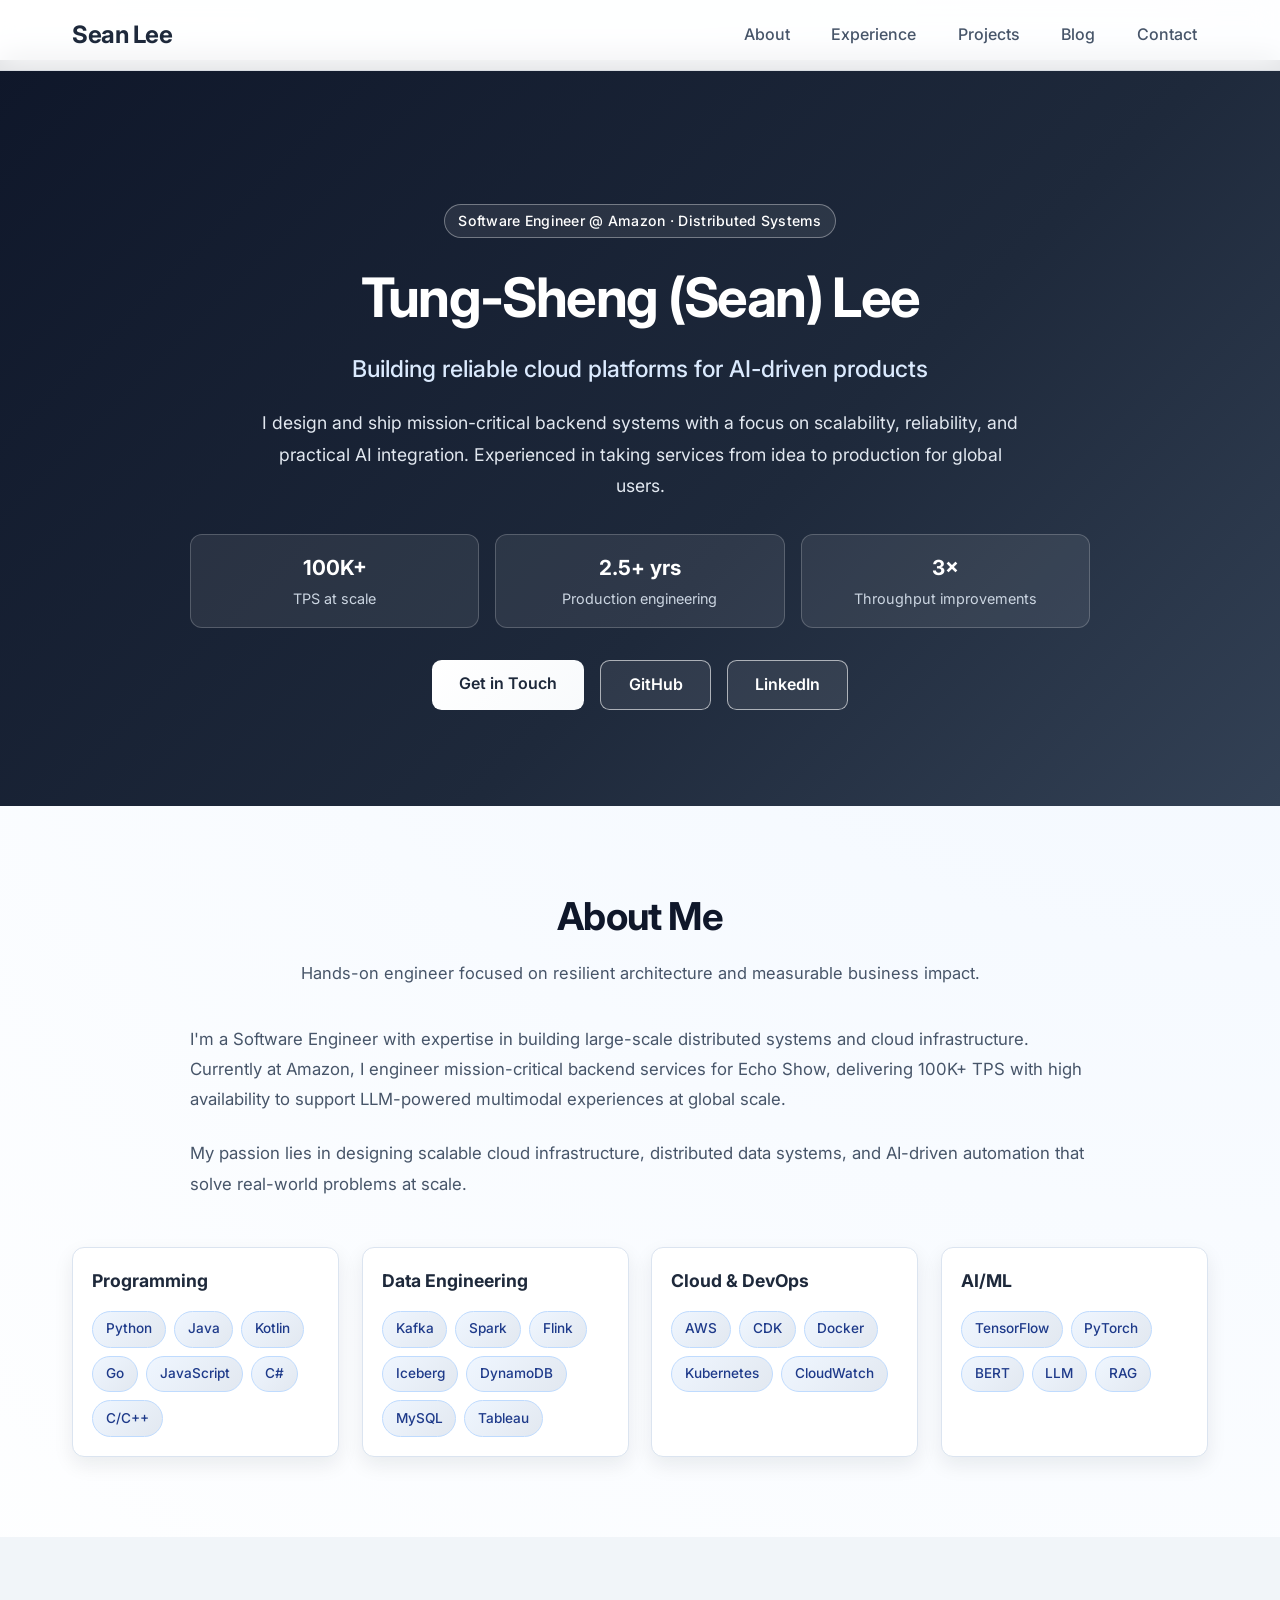
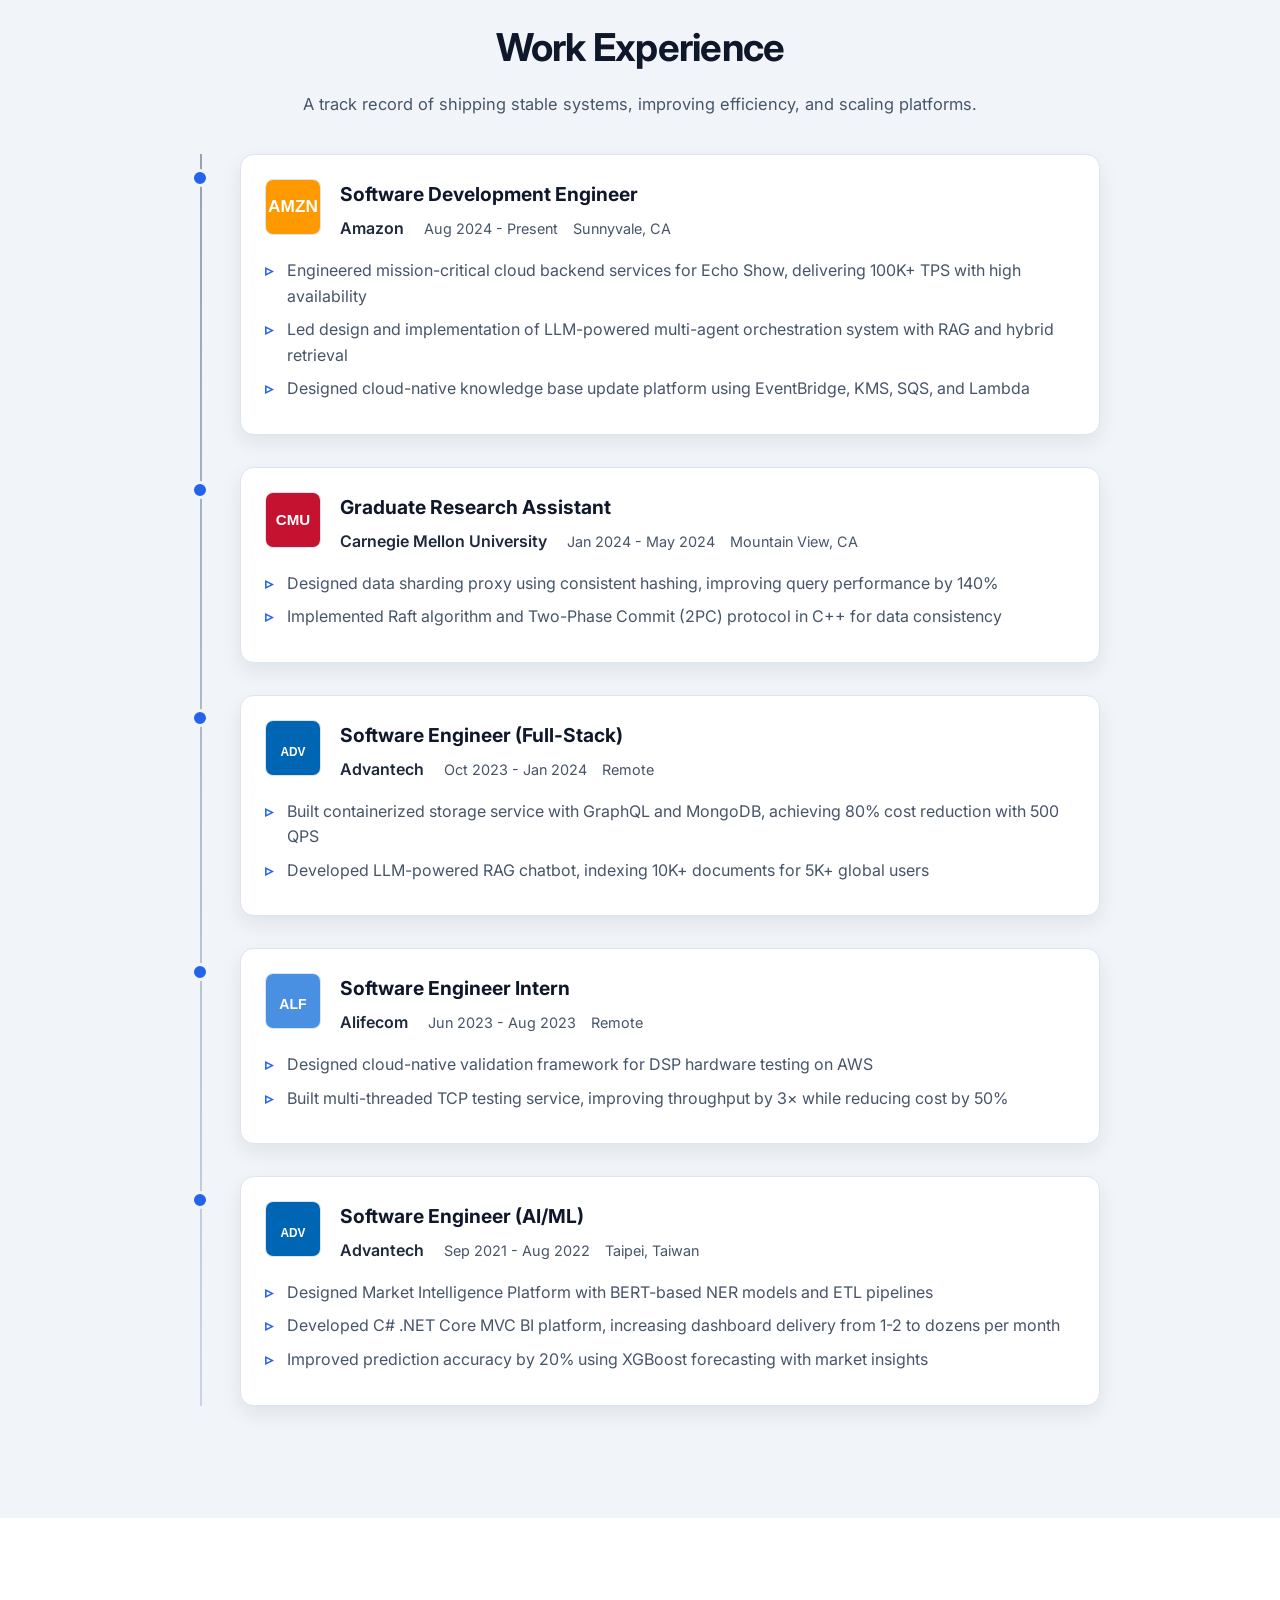
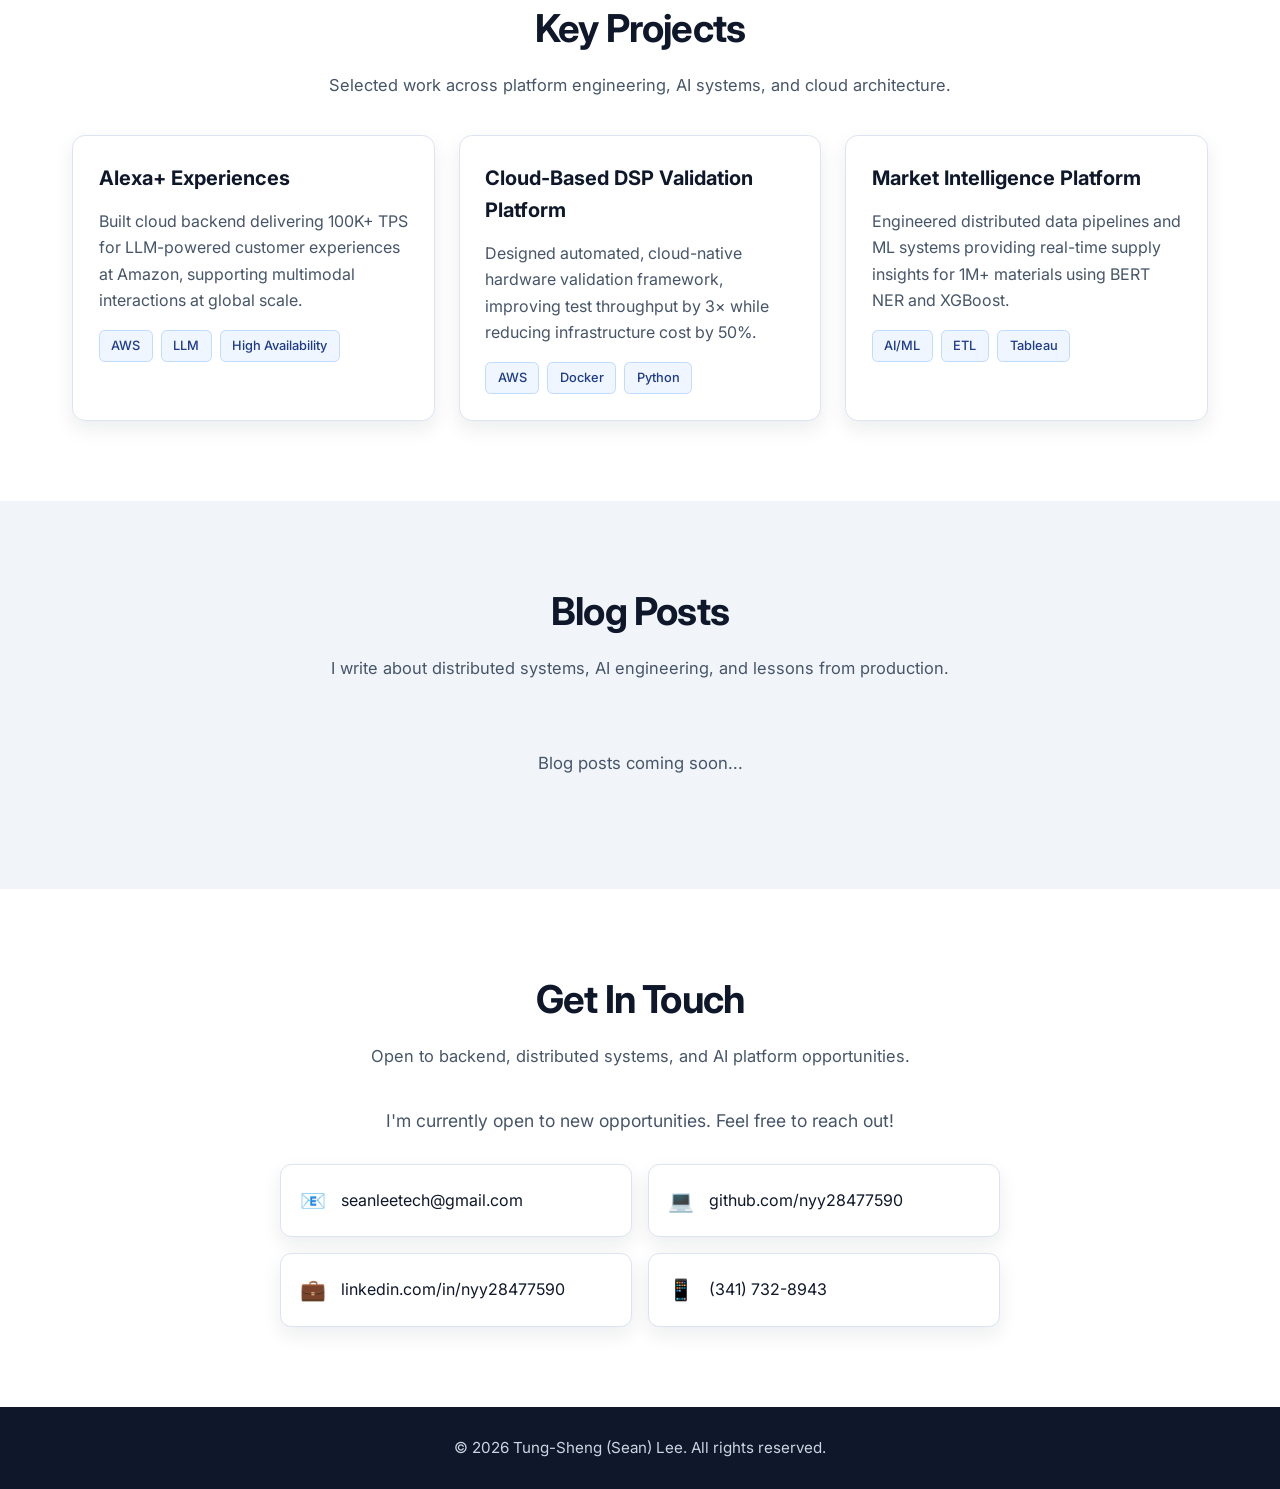
==== index.html @ 52bbaa26 "Refresh portfolio design with more professional visual style" ====
<!DOCTYPE html>
<html lang="en">
<head>
    <meta charset="UTF-8">
    <meta name="viewport" content="width=device-width, initial-scale=1.0">
    <meta name="description" content="Tung-Sheng (Sean) Lee - Software Engineer specializing in distributed systems, cloud infrastructure, and AI/ML">
    <title>Sean Lee - Software Engineer</title>
    <link rel="stylesheet" href="styles.css">
    <link rel="preconnect" href="https://fonts.googleapis.com">
    <link rel="preconnect" href="https://fonts.gstatic.com" crossorigin>
    <link href="https://fonts.googleapis.com/css2?family=Inter:wght@300;400;500;600;700&display=swap" rel="stylesheet">
</head>
<body>
    <!-- Navigation -->
    <nav class="navbar">
        <div class="container">
            <div class="nav-brand">Sean Lee</div>
            <ul class="nav-menu">
                <li><a href="#about">About</a></li>
                <li><a href="#experience">Experience</a></li>
                <li><a href="#projects">Projects</a></li>
                <li><a href="#blog">Blog</a></li>
                <li><a href="#contact">Contact</a></li>
            </ul>
        </div>
    </nav>

    <!-- Hero Section -->
    <section class="hero">
        <div class="container">
            <div class="hero-content">
                <p class="hero-kicker">Software Engineer @ Amazon · Distributed Systems</p>
                <h1 class="hero-title">Tung-Sheng (Sean) Lee</h1>
                <h2 class="hero-subtitle">Building reliable cloud platforms for AI-driven products</h2>
                <p class="hero-description">
                    I design and ship mission-critical backend systems with a focus on scalability,
                    reliability, and practical AI integration. Experienced in taking services from idea to
                    production for global users.
                </p>

                <div class="hero-metrics" aria-label="Professional highlights">
                    <div class="metric-card">
                        <span class="metric-value">100K+</span>
                        <span class="metric-label">TPS at scale</span>
                    </div>
                    <div class="metric-card">
                        <span class="metric-value">2.5+ yrs</span>
                        <span class="metric-label">Production engineering</span>
                    </div>
                    <div class="metric-card">
                        <span class="metric-value">3×</span>
                        <span class="metric-label">Throughput improvements</span>
                    </div>
                </div>

                <div class="hero-links">
                    <a href="mailto:seanleetech@gmail.com" class="btn btn-primary">Get in Touch</a>
                    <a href="https://github.com/nyy28477590" target="_blank" class="btn btn-secondary">GitHub</a>
                    <a href="https://linkedin.com/in/nyy28477590" target="_blank" class="btn btn-secondary">LinkedIn</a>
                </div>
            </div>
        </div>
    </section>

    <!-- About Section -->
    <section id="about" class="section">
        <div class="container">
            <h2 class="section-title">About Me</h2>
            <p class="section-subtitle">Hands-on engineer focused on resilient architecture and measurable business impact.</p>
            <div class="about-content">
                <p>
                    I'm a Software Engineer with expertise in building large-scale distributed systems and cloud infrastructure.
                    Currently at Amazon, I engineer mission-critical backend services for Echo Show, delivering 100K+ TPS with
                    high availability to support LLM-powered multimodal experiences at global scale.
                </p>
                <p>
                    My passion lies in designing scalable cloud infrastructure, distributed data systems, and AI-driven automation
                    that solve real-world problems at scale.
                </p>

                <div class="skills-grid">
                    <div class="skill-category">
                        <h3>Programming</h3>
                        <div class="skill-tags">
                            <span>Python</span>
                            <span>Java</span>
                            <span>Kotlin</span>
                            <span>Go</span>
                            <span>JavaScript</span>
                            <span>C#</span>
                            <span>C/C++</span>
                        </div>
                    </div>
                    <div class="skill-category">
                        <h3>Data Engineering</h3>
                        <div class="skill-tags">
                            <span>Kafka</span>
                            <span>Spark</span>
                            <span>Flink</span>
                            <span>Iceberg</span>
                            <span>DynamoDB</span>
                            <span>MySQL</span>
                            <span>Tableau</span>
                        </div>
                    </div>
                    <div class="skill-category">
                        <h3>Cloud & DevOps</h3>
                        <div class="skill-tags">
                            <span>AWS</span>
                            <span>CDK</span>
                            <span>Docker</span>
                            <span>Kubernetes</span>
                            <span>CloudWatch</span>
                        </div>
                    </div>
                    <div class="skill-category">
                        <h3>AI/ML</h3>
                        <div class="skill-tags">
                            <span>TensorFlow</span>
                            <span>PyTorch</span>
                            <span>BERT</span>
                            <span>LLM</span>
                            <span>RAG</span>
                        </div>
                    </div>
                </div>
            </div>
        </div>
    </section>

    <!-- Experience Section -->
    <section id="experience" class="section section-alt">
        <div class="container">
            <h2 class="section-title">Work Experience</h2>
            <p class="section-subtitle">A track record of shipping stable systems, improving efficiency, and scaling platforms.</p>
            <div class="timeline">
                <div class="timeline-item">
                    <div class="timeline-marker"></div>
                    <div class="timeline-content">
                        <div class="timeline-header">
                            <div class="company-logo amazon-logo">
                                <svg viewBox="0 0 100 100" xmlns="http://www.w3.org/2000/svg">
                                    <rect width="100" height="100" fill="#FF9900"/>
                                    <text x="50" y="60" font-family="Arial, sans-serif" font-size="32" font-weight="bold" fill="white" text-anchor="middle">AMZN</text>
                                </svg>
                            </div>
                            <div class="timeline-info">
                                <h3>Software Development Engineer</h3>
                                <div>
                                    <span class="company">Amazon</span>
                                    <span class="period">Aug 2024 - Present</span>
                                    <span class="location">Sunnyvale, CA</span>
                                </div>
                            </div>
                        </div>
                        <ul class="timeline-details">
                            <li>Engineered mission-critical cloud backend services for Echo Show, delivering 100K+ TPS with high availability</li>
                            <li>Led design and implementation of LLM-powered multi-agent orchestration system with RAG and hybrid retrieval</li>
                            <li>Designed cloud-native knowledge base update platform using EventBridge, KMS, SQS, and Lambda</li>
                        </ul>
                    </div>
                </div>

                <div class="timeline-item">
                    <div class="timeline-marker"></div>
                    <div class="timeline-content">
                        <div class="timeline-header">
                            <div class="company-logo cmu-logo">
                                <svg viewBox="0 0 100 100" xmlns="http://www.w3.org/2000/svg">
                                    <rect width="100" height="100" fill="#C41230"/>
                                    <text x="50" y="60" font-family="Arial, sans-serif" font-size="28" font-weight="bold" fill="white" text-anchor="middle">CMU</text>
                                </svg>
                            </div>
                            <div class="timeline-info">
                                <h3>Graduate Research Assistant</h3>
                                <div>
                                    <span class="company">Carnegie Mellon University</span>
                                    <span class="period">Jan 2024 - May 2024</span>
                                    <span class="location">Mountain View, CA</span>
                                </div>
                            </div>
                        </div>
                        <ul class="timeline-details">
                            <li>Designed data sharding proxy using consistent hashing, improving query performance by 140%</li>
                            <li>Implemented Raft algorithm and Two-Phase Commit (2PC) protocol in C++ for data consistency</li>
                        </ul>
                    </div>
                </div>

                <div class="timeline-item">
                    <div class="timeline-marker"></div>
                    <div class="timeline-content">
                        <div class="timeline-header">
                            <div class="company-logo advantech-logo">
                                <svg viewBox="0 0 100 100" xmlns="http://www.w3.org/2000/svg">
                                    <rect width="100" height="100" fill="#0066B3"/>
                                    <text x="50" y="65" font-family="Arial, sans-serif" font-size="22" font-weight="bold" fill="white" text-anchor="middle">ADV</text>
                                </svg>
                            </div>
                            <div class="timeline-info">
                                <h3>Software Engineer (Full-Stack)</h3>
                                <div>
                                    <span class="company">Advantech</span>
                                    <span class="period">Oct 2023 - Jan 2024</span>
                                    <span class="location">Remote</span>
                                </div>
                            </div>
                        </div>
                        <ul class="timeline-details">
                            <li>Built containerized storage service with GraphQL and MongoDB, achieving 80% cost reduction with 500 QPS</li>
                            <li>Developed LLM-powered RAG chatbot, indexing 10K+ documents for 5K+ global users</li>
                        </ul>
                    </div>
                </div>

                <div class="timeline-item">
                    <div class="timeline-marker"></div>
                    <div class="timeline-content">
                        <div class="timeline-header">
                            <div class="company-logo alifecom-logo">
                                <svg viewBox="0 0 100 100" xmlns="http://www.w3.org/2000/svg">
                                    <rect width="100" height="100" fill="#4A90E2"/>
                                    <text x="50" y="65" font-family="Arial, sans-serif" font-size="26" font-weight="bold" fill="white" text-anchor="middle">ALF</text>
                                </svg>
                            </div>
                            <div class="timeline-info">
                                <h3>Software Engineer Intern</h3>
                                <div>
                                    <span class="company">Alifecom</span>
                                    <span class="period">Jun 2023 - Aug 2023</span>
                                    <span class="location">Remote</span>
                                </div>
                            </div>
                        </div>
                        <ul class="timeline-details">
                            <li>Designed cloud-native validation framework for DSP hardware testing on AWS</li>
                            <li>Built multi-threaded TCP testing service, improving throughput by 3× while reducing cost by 50%</li>
                        </ul>
                    </div>
                </div>

                <div class="timeline-item">
                    <div class="timeline-marker"></div>
                    <div class="timeline-content">
                        <div class="timeline-header">
                            <div class="company-logo advantech-logo">
                                <svg viewBox="0 0 100 100" xmlns="http://www.w3.org/2000/svg">
                                    <rect width="100" height="100" fill="#0066B3"/>
                                    <text x="50" y="65" font-family="Arial, sans-serif" font-size="22" font-weight="bold" fill="white" text-anchor="middle">ADV</text>
                                </svg>
                            </div>
                            <div class="timeline-info">
                                <h3>Software Engineer (AI/ML)</h3>
                                <div>
                                    <span class="company">Advantech</span>
                                    <span class="period">Sep 2021 - Aug 2022</span>
                                    <span class="location">Taipei, Taiwan</span>
                                </div>
                            </div>
                        </div>
                        <ul class="timeline-details">
                            <li>Designed Market Intelligence Platform with BERT-based NER models and ETL pipelines</li>
                            <li>Developed C# .NET Core MVC BI platform, increasing dashboard delivery from 1-2 to dozens per month</li>
                            <li>Improved prediction accuracy by 20% using XGBoost forecasting with market insights</li>
                        </ul>
                    </div>
                </div>
            </div>
        </div>
    </section>

    <!-- Projects Section -->
    <section id="projects" class="section">
        <div class="container">
            <h2 class="section-title">Key Projects</h2>
            <p class="section-subtitle">Selected work across platform engineering, AI systems, and cloud architecture.</p>
            <div class="projects-grid">
                <div class="project-card">
                    <h3>Alexa+ Experiences</h3>
                    <p>Built cloud backend delivering 100K+ TPS for LLM-powered customer experiences at Amazon, supporting multimodal interactions at global scale.</p>
                    <div class="project-tags">
                        <span>AWS</span>
                        <span>LLM</span>
                        <span>High Availability</span>
                    </div>
                </div>
                <div class="project-card">
                    <h3>Cloud-Based DSP Validation Platform</h3>
                    <p>Designed automated, cloud-native hardware validation framework, improving test throughput by 3× while reducing infrastructure cost by 50%.</p>
                    <div class="project-tags">
                        <span>AWS</span>
                        <span>Docker</span>
                        <span>Python</span>
                    </div>
                </div>
                <div class="project-card">
                    <h3>Market Intelligence Platform</h3>
                    <p>Engineered distributed data pipelines and ML systems providing real-time supply insights for 1M+ materials using BERT NER and XGBoost.</p>
                    <div class="project-tags">
                        <span>AI/ML</span>
                        <span>ETL</span>
                        <span>Tableau</span>
                    </div>
                </div>
            </div>
        </div>
    </section>

    <!-- Blog Section -->
    <section id="blog" class="section section-alt">
        <div class="container">
            <h2 class="section-title">Blog Posts</h2>
            <p class="section-subtitle">I write about distributed systems, AI engineering, and lessons from production.</p>
            <div id="blog-posts" class="blog-grid">
                <!-- Blog posts will be added here -->
                <p class="blog-placeholder">Blog posts coming soon...</p>
            </div>
        </div>
    </section>

    <!-- Contact Section -->
    <section id="contact" class="section">
        <div class="container">
            <h2 class="section-title">Get In Touch</h2>
            <p class="section-subtitle">Open to backend, distributed systems, and AI platform opportunities.</p>
            <div class="contact-content">
                <p>I'm currently open to new opportunities. Feel free to reach out!</p>
                <div class="contact-links">
                    <a href="mailto:seanleetech@gmail.com" class="contact-item">
                        <span class="contact-icon">📧</span>
                        <span>seanleetech@gmail.com</span>
                    </a>
                    <a href="https://github.com/nyy28477590" target="_blank" class="contact-item">
                        <span class="contact-icon">💻</span>
                        <span>github.com/nyy28477590</span>
                    </a>
                    <a href="https://linkedin.com/in/nyy28477590" target="_blank" class="contact-item">
                        <span class="contact-icon">💼</span>
                        <span>linkedin.com/in/nyy28477590</span>
                    </a>
                    <a href="tel:+13417328943" class="contact-item">
                        <span class="contact-icon">📱</span>
                        <span>(341) 732-8943</span>
                    </a>
                </div>
            </div>
        </div>
    </section>

    <!-- Footer -->
    <footer class="footer">
        <div class="container">
            <p>&copy; <span id="current-year">2026</span> Tung-Sheng (Sean) Lee. All rights reserved.</p>
        </div>
    </footer>

    <script src="script.js"></script>
</body>
</html>
---- styles.css ----
* {
    margin: 0;
    padding: 0;
    box-sizing: border-box;
}

:root {
    --primary-color: #3b82f6;
    --secondary-color: #1e293b;
    --accent-color: #93c5fd;
    --text-primary: #0f172a;
    --text-secondary: #475569;
    --bg-primary: #ffffff;
    --bg-secondary: #f8fafc;
    --bg-alt: #f1f5f9;
    --border-color: #dbe4f0;
    --shadow: 0 8px 20px rgba(15, 23, 42, 0.08);
    --shadow-lg: 0 20px 35px rgba(15, 23, 42, 0.14);
}

body {
    font-family: 'Inter', -apple-system, BlinkMacSystemFont, 'Segoe UI', sans-serif;
    line-height: 1.6;
    color: var(--text-primary);
    background: radial-gradient(circle at top right, #eff6ff 0%, #ffffff 45%);
}

.container {
    max-width: 1200px;
    margin: 0 auto;
    padding: 0 2rem;
}

/* Navigation */
.navbar {
    position: fixed;
    top: 0;
    width: 100%;
    background: rgba(255, 255, 255, 0.88);
    backdrop-filter: blur(14px);
    border-bottom: 1px solid rgba(148, 163, 184, 0.2);
    z-index: 1000;
    transition: box-shadow 0.3s ease, border-color 0.3s ease;
}

.navbar .container {
    display: flex;
    justify-content: space-between;
    align-items: center;
    padding: 1rem 2rem;
}

.nav-brand {
    font-size: 1.5rem;
    font-weight: 700;
    letter-spacing: -0.02em;
    color: var(--secondary-color);
}

.nav-menu {
    display: flex;
    list-style: none;
    gap: 1.2rem;
}

.nav-menu a {
    text-decoration: none;
    color: var(--text-secondary);
    font-weight: 500;
    padding: 0.45rem 0.7rem;
    border-radius: 0.5rem;
    transition: color 0.2s ease, background-color 0.2s ease;
}

.nav-menu a:hover,
.nav-menu a:focus-visible {
    color: var(--secondary-color);
    background-color: #e2e8f0;
}

/* Hero Section */
.hero {
    padding: 9rem 0 6rem;
    background: linear-gradient(135deg, #0f172a 0%, #1e293b 60%, #334155 100%);
    color: white;
    margin-top: 60px;
}

.hero-content {
    text-align: center;
    max-width: 900px;
    margin: 0 auto;
}

.hero-kicker {
    display: inline-block;
    padding: 0.3rem 0.8rem;
    border: 1px solid rgba(255, 255, 255, 0.35);
    border-radius: 999px;
    font-size: 0.88rem;
    font-weight: 500;
    letter-spacing: 0.02em;
    margin-bottom: 1rem;
    background: rgba(255, 255, 255, 0.08);
}

.hero-title {
    font-size: 3.4rem;
    font-weight: 700;
    margin-bottom: 0.6rem;
    letter-spacing: -0.03em;
}

.hero-subtitle {
    font-size: 1.45rem;
    font-weight: 500;
    margin-bottom: 1.2rem;
    color: #dbeafe;
}

.hero-description {
    font-size: 1.1rem;
    line-height: 1.8;
    margin: 0 auto 2rem;
    max-width: 760px;
    color: #e2e8f0;
}

.hero-metrics {
    display: grid;
    grid-template-columns: repeat(3, minmax(180px, 1fr));
    gap: 1rem;
    margin-bottom: 2rem;
}

.metric-card {
    background: rgba(255, 255, 255, 0.08);
    border: 1px solid rgba(255, 255, 255, 0.2);
    border-radius: 0.75rem;
    padding: 1rem;
    display: flex;
    flex-direction: column;
    gap: 0.2rem;
}

.metric-value {
    font-size: 1.3rem;
    font-weight: 700;
}

.metric-label {
    font-size: 0.9rem;
    color: #cbd5e1;
}

.hero-links {
    display: flex;
    gap: 1rem;
    justify-content: center;
    flex-wrap: wrap;
}

.btn {
    padding: 0.72rem 1.7rem;
    border-radius: 0.6rem;
    text-decoration: none;
    font-weight: 600;
    transition: all 0.25s;
    display: inline-block;
}

.btn-primary {
    background: linear-gradient(135deg, #ffffff 0%, #f8fafc 100%);
    color: var(--secondary-color);
}

.btn-primary:hover {
    transform: translateY(-2px);
    box-shadow: var(--shadow-lg);
}

.btn-secondary {
    background: rgba(255, 255, 255, 0.08);
    color: white;
    border: 1px solid rgba(255, 255, 255, 0.6);
}

.btn-secondary:hover {
    background: rgba(255, 255, 255, 0.18);
}

/* Sections */
.section {
    padding: 5rem 0;
}

.section-alt {
    background-color: var(--bg-alt);
}

.section-title {
    font-size: 2.4rem;
    font-weight: 700;
    text-align: center;
    margin-bottom: 0.8rem;
    color: var(--text-primary);
    letter-spacing: -0.02em;
}

.section-subtitle {
    text-align: center;
    color: var(--text-secondary);
    max-width: 760px;
    margin: 0 auto 2.3rem;
    font-size: 1.03rem;
}

/* About Section */
.about-content p {
    font-size: 1.05rem;
    line-height: 1.8;
    color: var(--text-secondary);
    margin-bottom: 1.5rem;
    max-width: 900px;
    margin-left: auto;
    margin-right: auto;
}

.skills-grid {
    display: grid;
    grid-template-columns: repeat(auto-fit, minmax(260px, 1fr));
    gap: 1.4rem;
    margin-top: 3rem;
}

.skill-category {
    background: #ffffff;
    border: 1px solid var(--border-color);
    border-radius: 0.75rem;
    padding: 1.2rem;
    box-shadow: var(--shadow);
}

.skill-category h3 {
    font-size: 1.1rem;
    margin-bottom: 1rem;
    color: var(--secondary-color);
}

.skill-tags {
    display: flex;
    flex-wrap: wrap;
    gap: 0.5rem;
}

.skill-tags span {
    background: linear-gradient(135deg, #eff6ff 0%, #e2e8f0 100%);
    padding: 0.4rem 0.8rem;
    border-radius: 999px;
    font-size: 0.85rem;
    color: #1e3a8a;
    border: 1px solid #bfdbfe;
    font-weight: 500;
}

/* Timeline */
.timeline {
    position: relative;
    max-width: 920px;
    margin: 0 auto;
}

.timeline::before {
    content: '';
    position: absolute;
    left: 20px;
    top: 0;
    bottom: 0;
    width: 2px;
    background: linear-gradient(to bottom, #94a3b8, #cbd5e1);
}

.timeline-item {
    position: relative;
    padding-left: 60px;
    margin-bottom: 2rem;
}

.timeline-marker {
    position: absolute;
    left: 11px;
    top: 0.9rem;
    width: 18px;
    height: 18px;
    border-radius: 50%;
    background: #2563eb;
    border: 3px solid #f1f5f9;
}

.timeline-content {
    background: white;
    padding: 1.5rem;
    border-radius: 0.85rem;
    box-shadow: var(--shadow);
    border: 1px solid var(--border-color);
}

.timeline-header {
    display: flex;
    align-items: flex-start;
    gap: 1.2rem;
    margin-bottom: 1rem;
}

.company-logo {
    width: 56px;
    height: 56px;
    flex-shrink: 0;
    border-radius: 0.5rem;
    overflow: hidden;
    border: 1px solid var(--border-color);
}

.company-logo svg {
    width: 100%;
    height: 100%;
    display: block;
}

.timeline-info {
    flex: 1;
}

.timeline-info h3 {
    font-size: 1.2rem;
    color: var(--text-primary);
    margin-bottom: 0.4rem;
}

.company {
    display: inline-block;
    font-weight: 600;
    color: var(--secondary-color);
    margin-right: 1rem;
    font-size: 1rem;
}

.period, .location {
    display: inline-block;
    color: var(--text-secondary);
    font-size: 0.9rem;
    margin-right: 0.7rem;
}

.timeline-details {
    list-style: none;
    padding-left: 0;
}

.timeline-details li {
    padding-left: 1.4rem;
    margin-bottom: 0.5rem;
    position: relative;
    color: var(--text-secondary);
}

.timeline-details li::before {
    content: '▹';
    position: absolute;
    left: 0;
    color: #2563eb;
    font-weight: bold;
}

/* Projects */
.projects-grid {
    display: grid;
    grid-template-columns: repeat(auto-fit, minmax(320px, 1fr));
    gap: 1.5rem;
}

.project-card {
    background: white;
    padding: 1.6rem;
    border-radius: 0.8rem;
    box-shadow: var(--shadow);
    border: 1px solid var(--border-color);
    transition: transform 0.3s, box-shadow 0.3s, border-color 0.3s;
}

.project-card:hover {
    transform: translateY(-5px);
    box-shadow: var(--shadow-lg);
    border-color: #93c5fd;
}

.project-card h3 {
    font-size: 1.25rem;
    margin-bottom: 0.9rem;
    color: var(--text-primary);
}

.project-card p {
    color: var(--text-secondary);
    margin-bottom: 1rem;
    line-height: 1.65;
}

.project-tags {
    display: flex;
    flex-wrap: wrap;
    gap: 0.5rem;
}

.project-tags span {
    background: #eff6ff;
    padding: 0.32rem 0.72rem;
    border-radius: 0.35rem;
    font-size: 0.8rem;
    color: #1e3a8a;
    font-weight: 500;
    border: 1px solid #bfdbfe;
}

/* Blog */
.blog-grid {
    display: grid;
    grid-template-columns: repeat(auto-fill, minmax(330px, 1fr));
    gap: 1.5rem;
}

.blog-placeholder {
    text-align: center;
    color: var(--text-secondary);
    font-size: 1.05rem;
    grid-column: 1 / -1;
    padding: 2rem;
}

.blog-card {
    background: white;
    border-radius: 0.6rem;
    overflow: hidden;
    box-shadow: var(--shadow);
    transition: transform 0.3s, box-shadow 0.3s;
    text-decoration: none;
    color: inherit;
    display: block;
    border: 1px solid var(--border-color);
}

.blog-card:hover {
    transform: translateY(-5px);
    box-shadow: var(--shadow-lg);
}

.blog-card-content {
    padding: 1.3rem;
}

.blog-card h3 {
    font-size: 1.15rem;
    margin-bottom: 0.5rem;
    color: var(--text-primary);
}

.blog-date {
    font-size: 0.88rem;
    color: var(--text-secondary);
    margin-bottom: 0.8rem;
}

.blog-excerpt {
    color: var(--text-secondary);
    line-height: 1.6;
}

/* Contact */
.contact-content {
    text-align: center;
    max-width: 720px;
    margin: 0 auto;
}

.contact-content p {
    font-size: 1.1rem;
    color: var(--text-secondary);
    margin-bottom: 1.8rem;
}

.contact-links {
    display: grid;
    grid-template-columns: repeat(auto-fit, minmax(260px, 1fr));
    gap: 1rem;
}

.contact-item {
    display: flex;
    align-items: center;
    gap: 0.9rem;
    padding: 1.2rem;
    background: white;
    border-radius: 0.7rem;
    box-shadow: var(--shadow);
    border: 1px solid var(--border-color);
    text-decoration: none;
    color: var(--text-primary);
    transition: transform 0.3s, box-shadow 0.3s;
}

.contact-item:hover {
    transform: translateY(-3px);
    box-shadow: var(--shadow-lg);
}

.contact-icon {
    font-size: 1.3rem;
}

/* Footer */
.footer {
    background: #0f172a;
    color: #cbd5e1;
    text-align: center;
    padding: 1.8rem 0;
    font-size: 0.95rem;
}

/* Responsive */
@media (max-width: 900px) {
    .hero-metrics {
        grid-template-columns: 1fr;
    }

    .hero-title {
        font-size: 2.8rem;
    }
}

@media (max-width: 768px) {
    .nav-menu {
        gap: 0.3rem;
        font-size: 0.88rem;
        flex-wrap: wrap;
        justify-content: flex-end;
    }

    .hero-title {
        font-size: 2.4rem;
    }

    .hero-subtitle {
        font-size: 1.2rem;
    }

    .section-title {
        font-size: 2rem;
    }

    .timeline::before {
        left: 10px;
    }

    .timeline-item {
        padding-left: 40px;
    }

    .timeline-marker {
        left: 2px;
    }

    .timeline-header {
        flex-direction: column;
        gap: 1rem;
    }

    .company-logo {
        width: 48px;
        height: 48px;
    }
}

@media (max-width: 480px) {
    .container {
        padding: 0 1rem;
    }

    .hero {
        padding: 7rem 0 4.2rem;
    }

    .hero-title {
        font-size: 2rem;
    }

    .hero-subtitle {
        font-size: 1.05rem;
    }

    .hero-description {
        font-size: 0.98rem;
    }
}
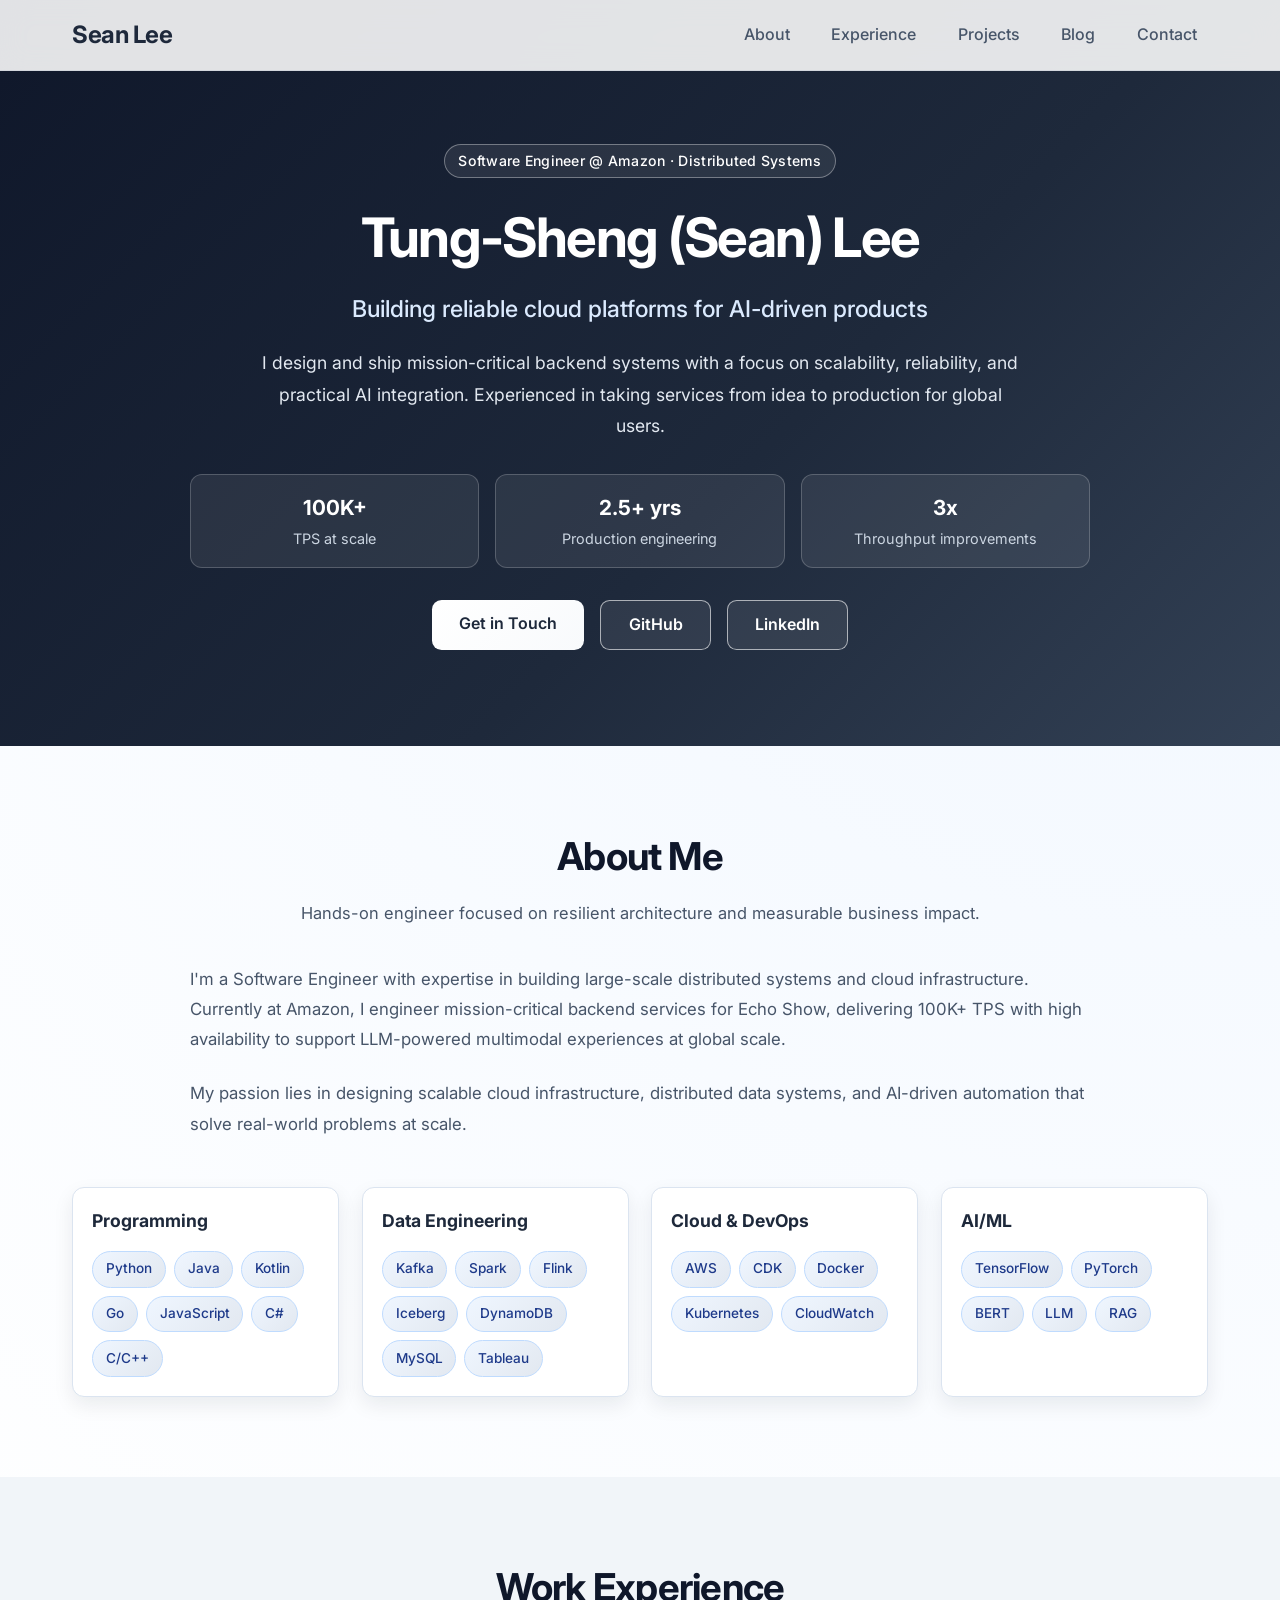
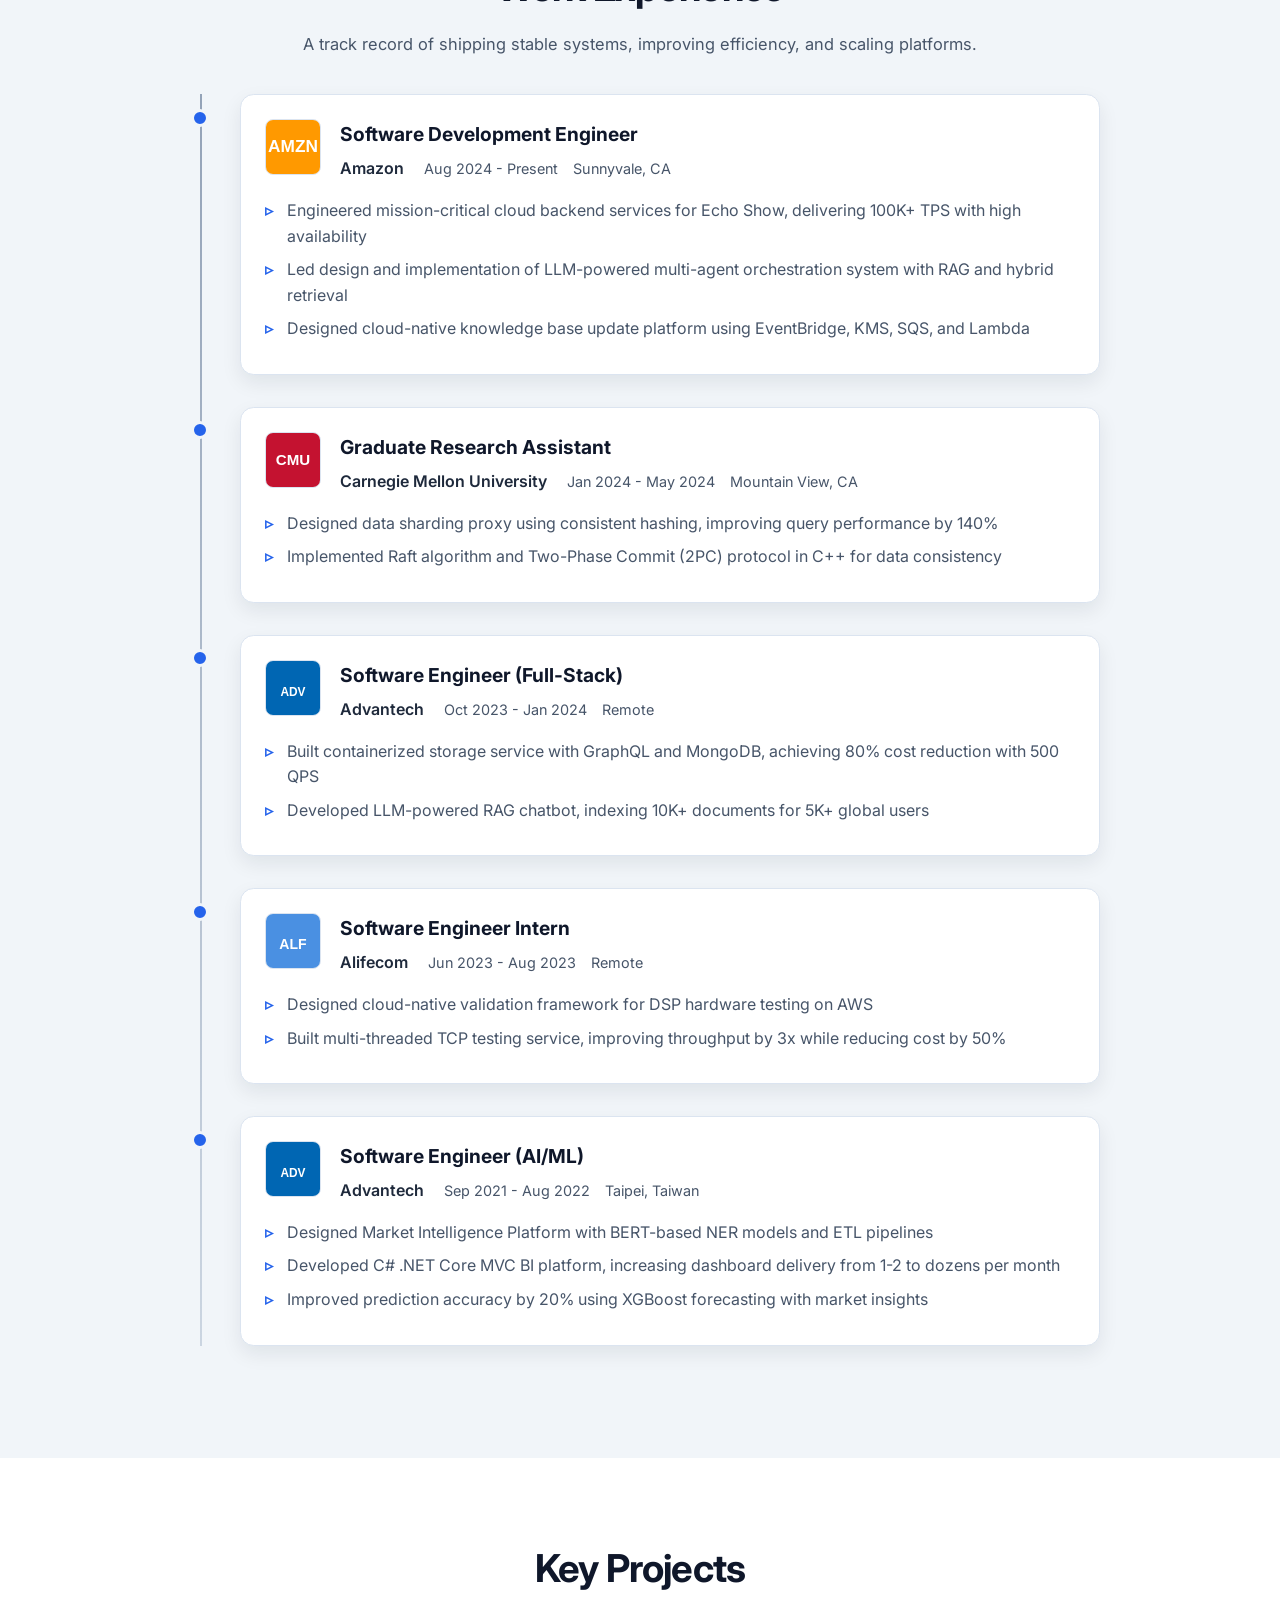
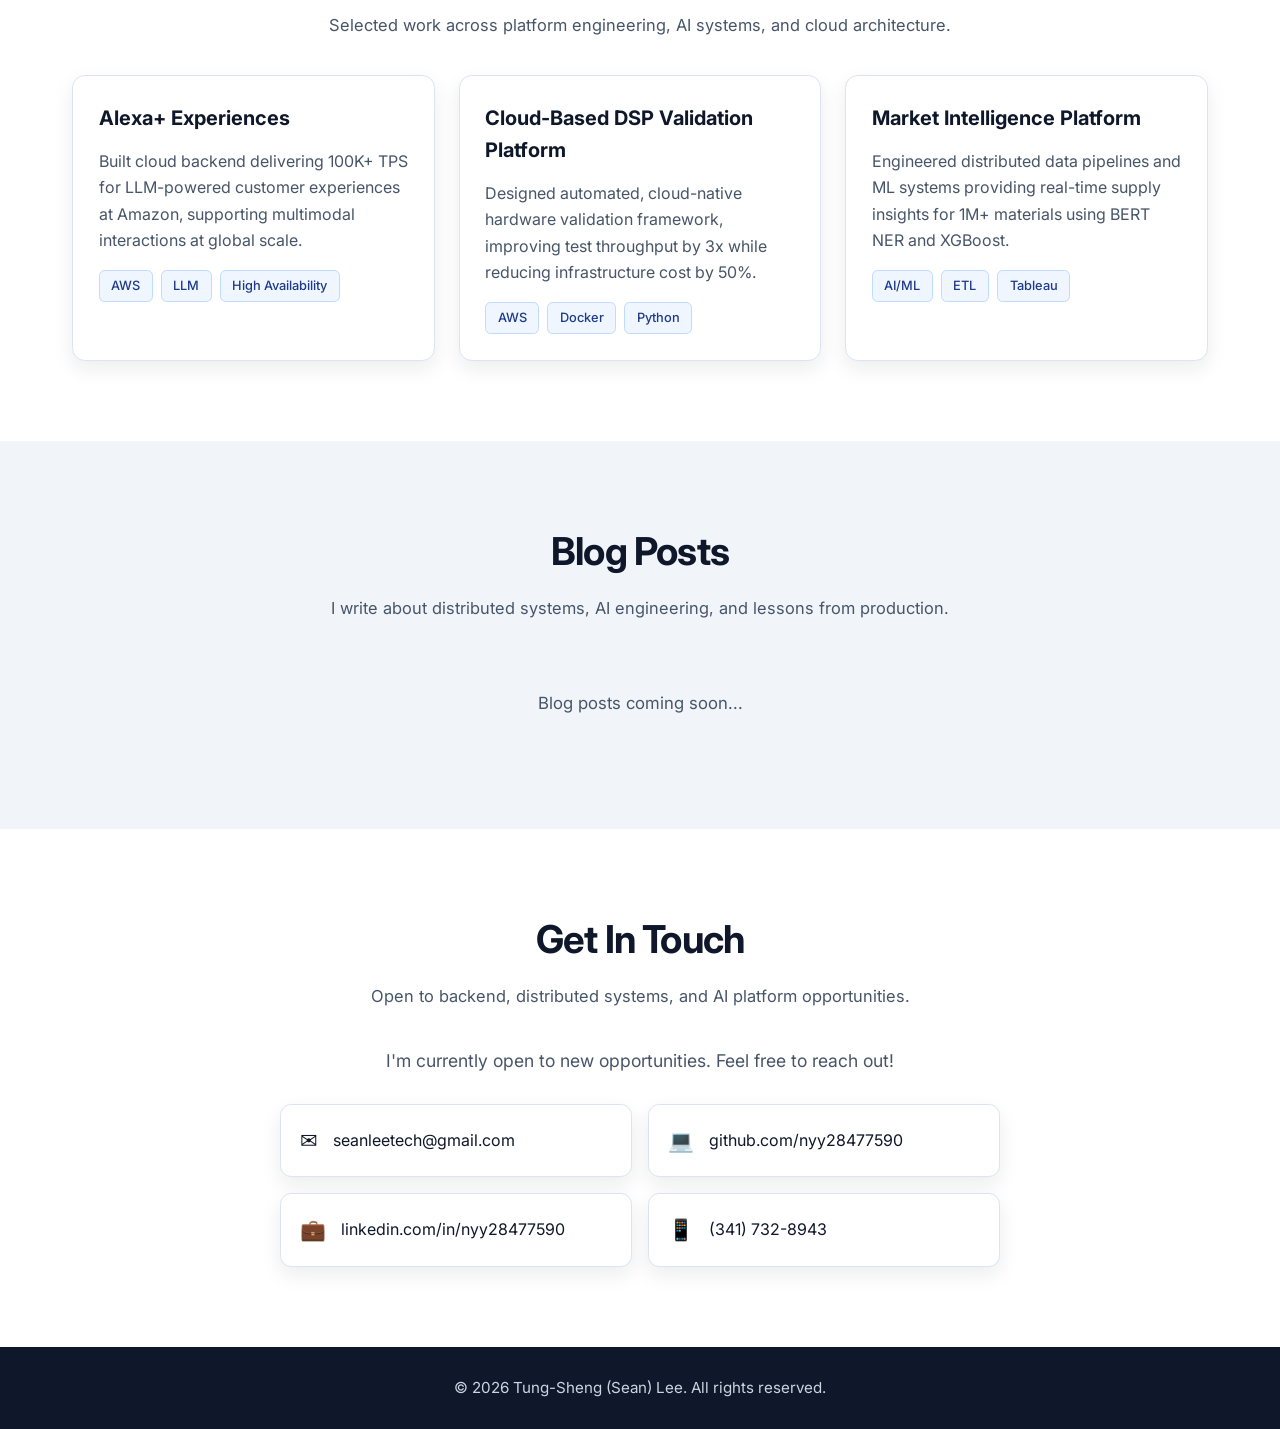
==== commit 35b710ad: "Fix responsive layout and encoding issues" ====
--- a/index.html
+++ b/index.html
@@ -29,7 +29,7 @@
     <section class="hero">
         <div class="container">
             <div class="hero-content">
-                <p class="hero-kicker">Software Engineer @ Amazon · Distributed Systems</p>
+                <p class="hero-kicker">Software Engineer @ Amazon &middot; Distributed Systems</p>
                 <h1 class="hero-title">Tung-Sheng (Sean) Lee</h1>
                 <h2 class="hero-subtitle">Building reliable cloud platforms for AI-driven products</h2>
                 <p class="hero-description">
@@ -48,7 +48,7 @@
                         <span class="metric-label">Production engineering</span>
                     </div>
                     <div class="metric-card">
-                        <span class="metric-value">3×</span>
+                        <span class="metric-value">3x</span>
                         <span class="metric-label">Throughput improvements</span>
                     </div>
                 </div>
@@ -234,7 +234,7 @@
                         </div>
                         <ul class="timeline-details">
                             <li>Designed cloud-native validation framework for DSP hardware testing on AWS</li>
-                            <li>Built multi-threaded TCP testing service, improving throughput by 3× while reducing cost by 50%</li>
+                            <li>Built multi-threaded TCP testing service, improving throughput by 3x while reducing cost by 50%</li>
                         </ul>
                     </div>
                 </div>
@@ -286,7 +286,7 @@
                 </div>
                 <div class="project-card">
                     <h3>Cloud-Based DSP Validation Platform</h3>
-                    <p>Designed automated, cloud-native hardware validation framework, improving test throughput by 3× while reducing infrastructure cost by 50%.</p>
+                    <p>Designed automated, cloud-native hardware validation framework, improving test throughput by 3x while reducing infrastructure cost by 50%.</p>
                     <div class="project-tags">
                         <span>AWS</span>
                         <span>Docker</span>
@@ -327,19 +327,19 @@
                 <p>I'm currently open to new opportunities. Feel free to reach out!</p>
                 <div class="contact-links">
                     <a href="mailto:seanleetech@gmail.com" class="contact-item">
-                        <span class="contact-icon">📧</span>
+                        <span class="contact-icon" aria-hidden="true">&#9993;</span>
                         <span>seanleetech@gmail.com</span>
                     </a>
                     <a href="https://github.com/nyy28477590" target="_blank" class="contact-item">
-                        <span class="contact-icon">💻</span>
+                        <span class="contact-icon" aria-hidden="true">&#128187;</span>
                         <span>github.com/nyy28477590</span>
                     </a>
                     <a href="https://linkedin.com/in/nyy28477590" target="_blank" class="contact-item">
-                        <span class="contact-icon">💼</span>
+                        <span class="contact-icon" aria-hidden="true">&#128188;</span>
                         <span>linkedin.com/in/nyy28477590</span>
                     </a>
                     <a href="tel:+13417328943" class="contact-item">
-                        <span class="contact-icon">📱</span>
+                        <span class="contact-icon" aria-hidden="true">&#128241;</span>
                         <span>(341) 732-8943</span>
                     </a>
                 </div>
--- a/styles.css
+++ b/styles.css
@@ -18,11 +18,16 @@
     --shadow-lg: 0 20px 35px rgba(15, 23, 42, 0.14);
 }
 
+html {
+    scroll-padding-top: 7rem;
+}
+
 body {
     font-family: 'Inter', -apple-system, BlinkMacSystemFont, 'Segoe UI', sans-serif;
     line-height: 1.6;
     color: var(--text-primary);
     background: radial-gradient(circle at top right, #eff6ff 0%, #ffffff 45%);
+    overflow-x: hidden;
 }
 
 .container {
@@ -48,6 +53,7 @@
     justify-content: space-between;
     align-items: center;
     padding: 1rem 2rem;
+    gap: 1rem;
 }
 
 .nav-brand {
@@ -61,6 +67,7 @@
     display: flex;
     list-style: none;
     gap: 1.2rem;
+    align-items: center;
 }
 
 .nav-menu a {
@@ -83,7 +90,7 @@
     padding: 9rem 0 6rem;
     background: linear-gradient(135deg, #0f172a 0%, #1e293b 60%, #334155 100%);
     color: white;
-    margin-top: 60px;
+    margin-top: 0;
 }
 
 .hero-content {
@@ -192,6 +199,7 @@
 /* Sections */
 .section {
     padding: 5rem 0;
+    scroll-margin-top: 7rem;
 }
 
 .section-alt {
@@ -365,7 +373,7 @@
 }
 
 .timeline-details li::before {
-    content: '▹';
+    content: '\25B9';
     position: absolute;
     left: 0;
     color: #2563eb;
@@ -375,7 +383,7 @@
 /* Projects */
 .projects-grid {
     display: grid;
-    grid-template-columns: repeat(auto-fit, minmax(320px, 1fr));
+    grid-template-columns: repeat(auto-fit, minmax(min(100%, 320px), 1fr));
     gap: 1.5rem;
 }
 
@@ -425,7 +433,7 @@
 /* Blog */
 .blog-grid {
     display: grid;
-    grid-template-columns: repeat(auto-fill, minmax(330px, 1fr));
+    grid-template-columns: repeat(auto-fit, minmax(min(100%, 330px), 1fr));
     gap: 1.5rem;
 }
 
@@ -490,7 +498,7 @@
 
 .contact-links {
     display: grid;
-    grid-template-columns: repeat(auto-fit, minmax(260px, 1fr));
+    grid-template-columns: repeat(auto-fit, minmax(min(100%, 260px), 1fr));
     gap: 1rem;
 }
 
@@ -506,6 +514,7 @@
     text-decoration: none;
     color: var(--text-primary);
     transition: transform 0.3s, box-shadow 0.3s;
+    min-width: 0;
 }
 
 .contact-item:hover {
@@ -515,6 +524,7 @@
 
 .contact-icon {
     font-size: 1.3rem;
+    flex-shrink: 0;
 }
 
 /* Footer */
@@ -538,11 +548,26 @@
 }
 
 @media (max-width: 768px) {
+    .section {
+        padding: 4.25rem 0;
+    }
+
+    .navbar .container {
+        flex-direction: column;
+        align-items: flex-start;
+        padding: 0.85rem 1rem;
+    }
+
     .nav-menu {
-        gap: 0.3rem;
+        width: 100%;
+        gap: 0.4rem;
         font-size: 0.88rem;
         flex-wrap: wrap;
-        justify-content: flex-end;
+        justify-content: flex-start;
+    }
+
+    .nav-menu a {
+        padding: 0.4rem 0.6rem;
     }
 
     .hero-title {
@@ -574,10 +599,22 @@
         gap: 1rem;
     }
 
+    .timeline-info > div {
+        display: flex;
+        flex-direction: column;
+        gap: 0.2rem;
+    }
+
     .company-logo {
         width: 48px;
         height: 48px;
     }
+
+    .company,
+    .period,
+    .location {
+        margin-right: 0;
+    }
 }
 
 @media (max-width: 480px) {
@@ -589,6 +626,14 @@
         padding: 7rem 0 4.2rem;
     }
 
+    .nav-brand {
+        font-size: 1.25rem;
+    }
+
+    .nav-menu {
+        font-size: 0.82rem;
+    }
+
     .hero-title {
         font-size: 2rem;
     }
@@ -600,4 +645,20 @@
     .hero-description {
         font-size: 0.98rem;
     }
-}
+
+    .project-card,
+    .timeline-content,
+    .contact-item,
+    .skill-category {
+        padding: 1.1rem;
+    }
+
+    .contact-item {
+        align-items: flex-start;
+    }
+
+    .contact-item span:last-child {
+        overflow-wrap: anywhere;
+        word-break: break-word;
+    }
+}
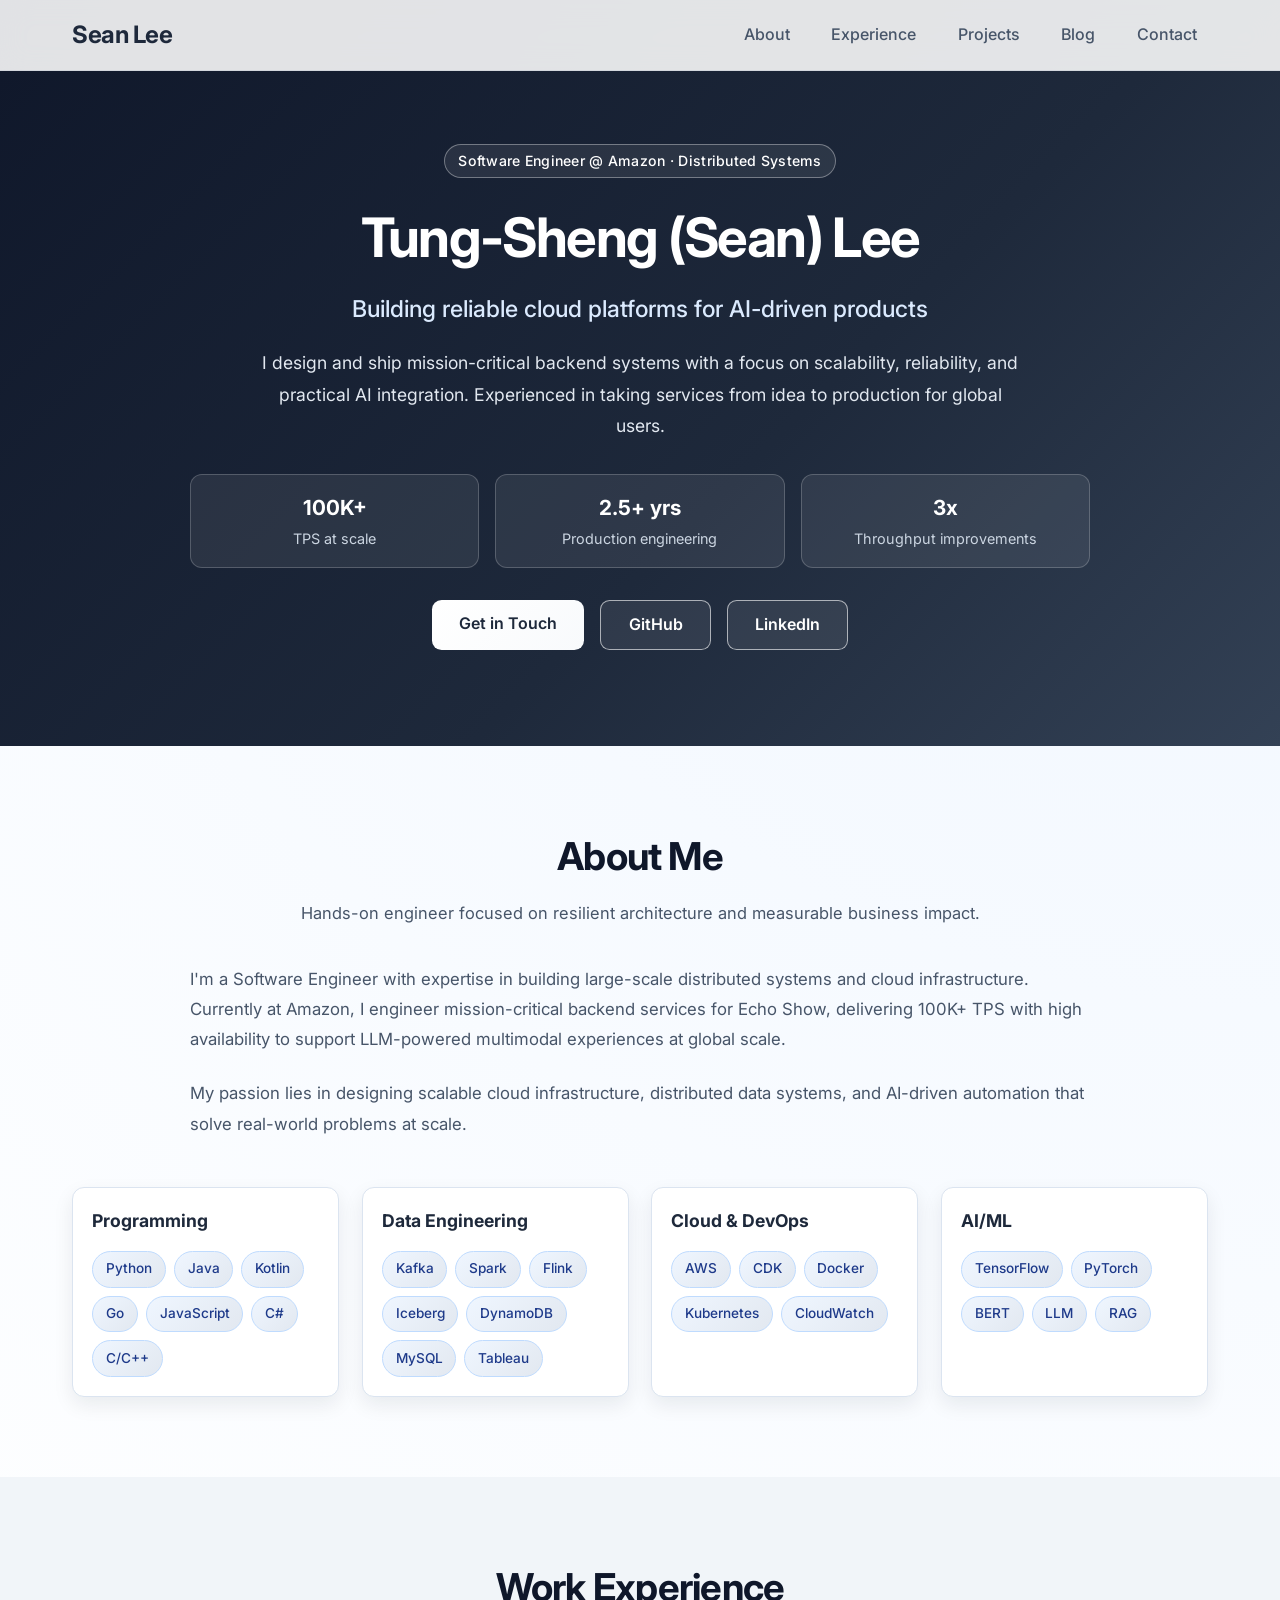
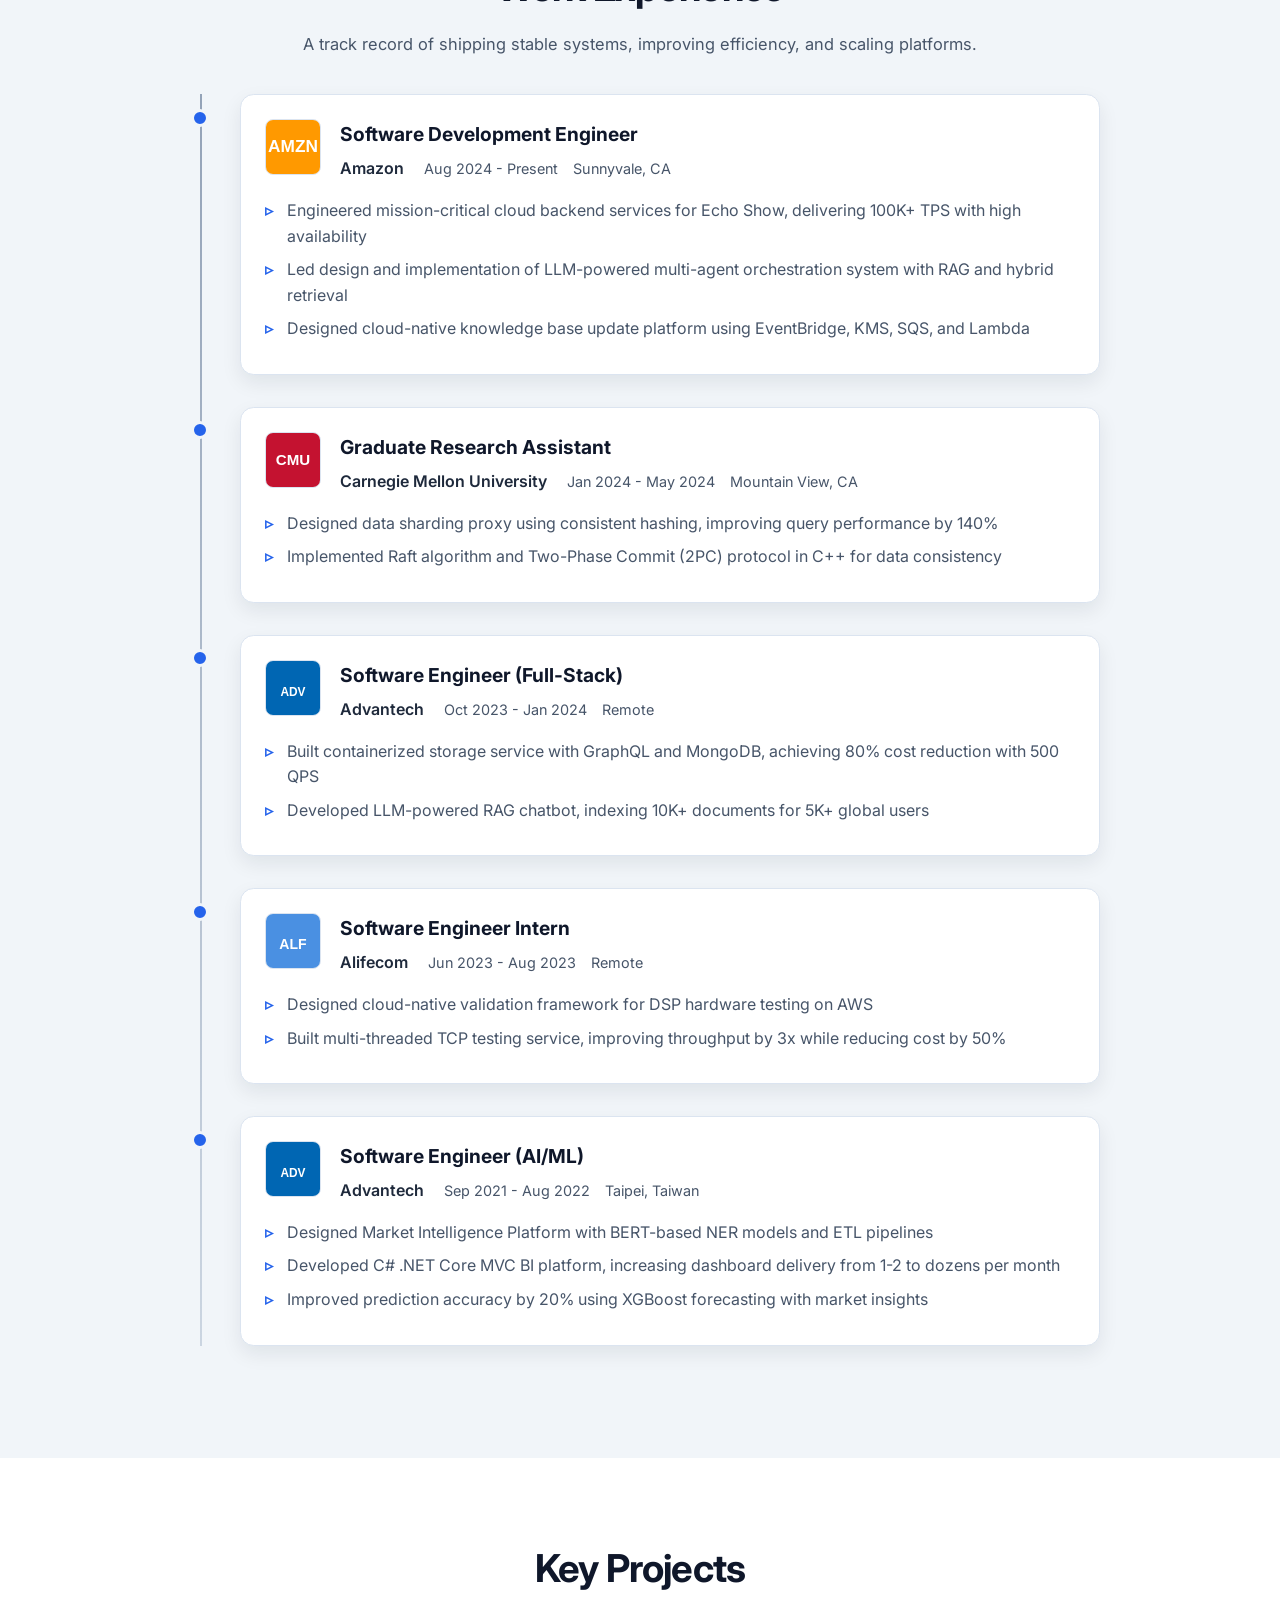
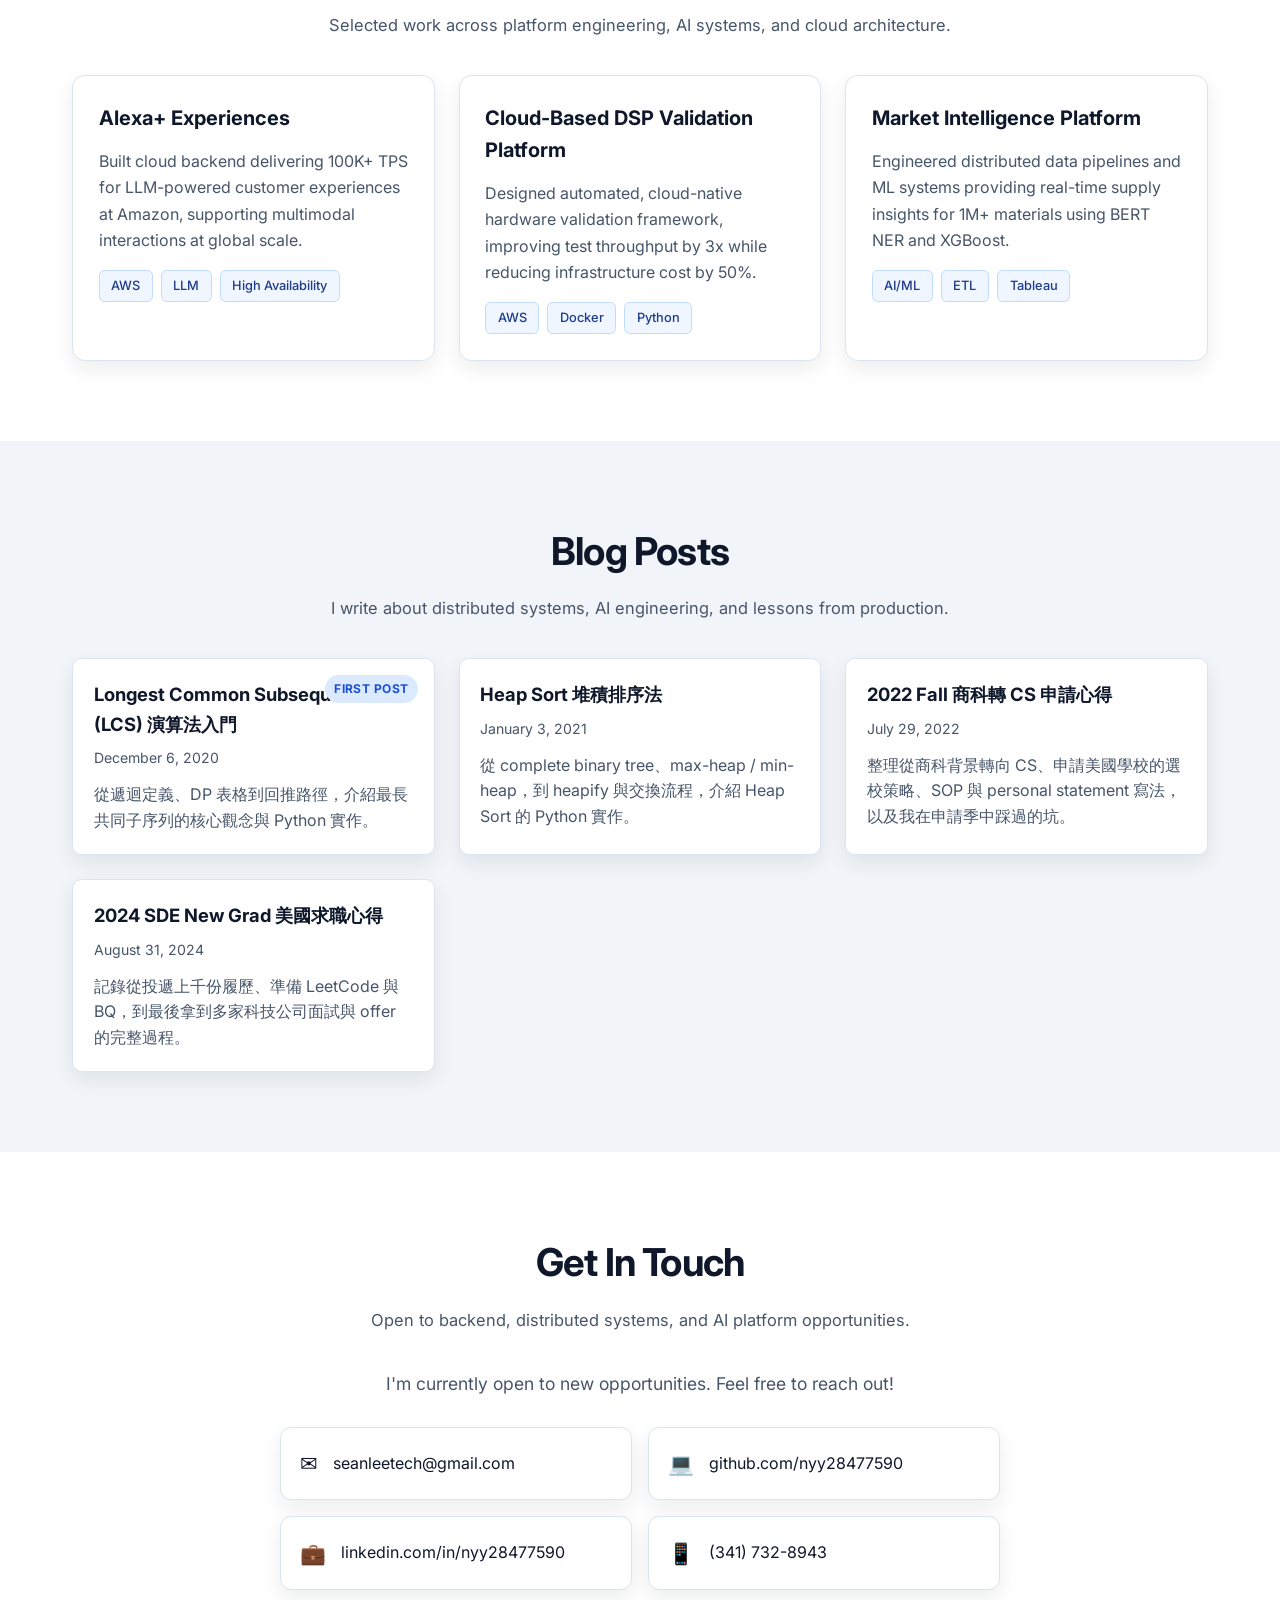
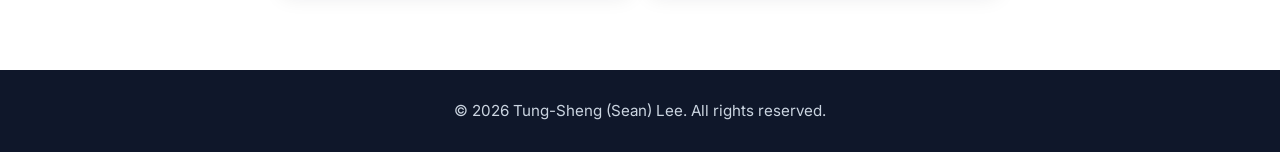
==== commit 2b83d892: "Add Google Analytics tracking" ====
--- a/index.html
+++ b/index.html
@@ -9,6 +9,13 @@
     <link rel="preconnect" href="https://fonts.googleapis.com">
     <link rel="preconnect" href="https://fonts.gstatic.com" crossorigin>
     <link href="https://fonts.googleapis.com/css2?family=Inter:wght@300;400;500;600;700&display=swap" rel="stylesheet">
+    <script async src="https://www.googletagmanager.com/gtag/js?id=G-2Z2R29KTKR"></script>
+    <script>
+        window.dataLayer = window.dataLayer || [];
+        function gtag() { dataLayer.push(arguments); }
+        gtag('js', new Date());
+        gtag('config', 'G-2Z2R29KTKR');
+    </script>
 </head>
 <body>
     <!-- Navigation -->
--- a/styles.css
+++ b/styles.css
@@ -481,6 +481,192 @@
 .blog-excerpt {
     color: var(--text-secondary);
     line-height: 1.6;
+}
+
+.blog-card.featured {
+    position: relative;
+}
+
+.blog-card.featured::before {
+    content: 'First Post';
+    position: absolute;
+    top: 1rem;
+    right: 1rem;
+    font-size: 0.75rem;
+    font-weight: 700;
+    letter-spacing: 0.04em;
+    text-transform: uppercase;
+    color: #1d4ed8;
+    background: #dbeafe;
+    padding: 0.25rem 0.55rem;
+    border-radius: 999px;
+}
+
+/* Blog Article */
+.article-shell {
+    padding: 8rem 0 5rem;
+}
+
+.article-wrap {
+    max-width: 860px;
+    margin: 0 auto;
+}
+
+.article-hero {
+    background: linear-gradient(135deg, #eff6ff 0%, #ffffff 65%);
+    border: 1px solid var(--border-color);
+    border-radius: 1.25rem;
+    padding: 2rem;
+    box-shadow: var(--shadow);
+    margin-bottom: 2rem;
+}
+
+.article-eyebrow {
+    display: inline-block;
+    font-size: 0.82rem;
+    font-weight: 700;
+    letter-spacing: 0.06em;
+    text-transform: uppercase;
+    color: #1d4ed8;
+    background: #dbeafe;
+    border-radius: 999px;
+    padding: 0.35rem 0.7rem;
+    margin-bottom: 1rem;
+}
+
+.article-hero h1 {
+    font-size: 2.8rem;
+    line-height: 1.15;
+    letter-spacing: -0.03em;
+    margin-bottom: 0.9rem;
+}
+
+.article-meta {
+    display: flex;
+    flex-wrap: wrap;
+    gap: 0.75rem 1rem;
+    color: var(--text-secondary);
+    font-size: 0.95rem;
+    margin-bottom: 1.25rem;
+}
+
+.article-lead {
+    font-size: 1.08rem;
+    line-height: 1.85;
+    color: var(--text-secondary);
+}
+
+.article-content {
+    background: white;
+    border: 1px solid var(--border-color);
+    border-radius: 1.25rem;
+    padding: 2rem;
+    box-shadow: var(--shadow);
+}
+
+.article-content h2 {
+    font-size: 1.6rem;
+    margin: 2rem 0 0.85rem;
+    letter-spacing: -0.02em;
+}
+
+.article-content h3 {
+    font-size: 1.18rem;
+    margin: 1.4rem 0 0.7rem;
+    color: var(--text-primary);
+    letter-spacing: -0.01em;
+}
+
+.article-content h2:first-child {
+    margin-top: 0;
+}
+
+.article-content p {
+    color: var(--text-secondary);
+    line-height: 1.9;
+    margin-bottom: 1rem;
+}
+
+.article-content ul,
+.article-content ol {
+    color: var(--text-secondary);
+    padding-left: 1.3rem;
+    margin-bottom: 1rem;
+}
+
+.article-content li {
+    margin-bottom: 0.45rem;
+    line-height: 1.8;
+}
+
+.article-content code {
+    font-family: 'Consolas', 'Courier New', monospace;
+    background: #eff6ff;
+    color: #1e3a8a;
+    padding: 0.12rem 0.35rem;
+    border-radius: 0.35rem;
+}
+
+.article-content pre {
+    background: #0f172a;
+    color: #e2e8f0;
+    border-radius: 1rem;
+    padding: 1.15rem;
+    overflow-x: auto;
+    margin: 1.25rem 0 1.5rem;
+    box-shadow: inset 0 0 0 1px rgba(148, 163, 184, 0.16);
+}
+
+.article-content pre code {
+    background: transparent;
+    color: inherit;
+    padding: 0;
+    border-radius: 0;
+}
+
+.article-figure {
+    margin: 1.5rem 0;
+}
+
+.article-figure img {
+    width: 100%;
+    display: block;
+    border-radius: 1rem;
+    border: 1px solid var(--border-color);
+    box-shadow: var(--shadow);
+}
+
+.article-figure figcaption {
+    margin-top: 0.75rem;
+    font-size: 0.95rem;
+    color: var(--text-secondary);
+    text-align: center;
+}
+
+.article-note {
+    background: #f8fafc;
+    border-left: 4px solid #60a5fa;
+    border-radius: 0.85rem;
+    padding: 1rem 1.1rem;
+    margin: 1.5rem 0;
+}
+
+.article-note p:last-child {
+    margin-bottom: 0;
+}
+
+.article-backlink {
+    display: inline-flex;
+    align-items: center;
+    gap: 0.4rem;
+    text-decoration: none;
+    color: #1d4ed8;
+    font-weight: 600;
+    margin-bottom: 1.25rem;
+}
+
+.article-backlink:hover {
+    text-decoration: underline;
 }
 
 /* Contact */
@@ -574,6 +760,20 @@
         font-size: 2.4rem;
     }
 
+    .article-shell {
+        padding: 7rem 0 4rem;
+    }
+
+    .article-hero,
+    .article-content {
+        padding: 1.35rem;
+        border-radius: 1rem;
+    }
+
+    .article-hero h1 {
+        font-size: 2.1rem;
+    }
+
     .hero-subtitle {
         font-size: 1.2rem;
     }
@@ -644,6 +844,14 @@
 
     .hero-description {
         font-size: 0.98rem;
+    }
+
+    .article-hero h1 {
+        font-size: 1.8rem;
+    }
+
+    .article-meta {
+        font-size: 0.9rem;
     }
 
     .project-card,
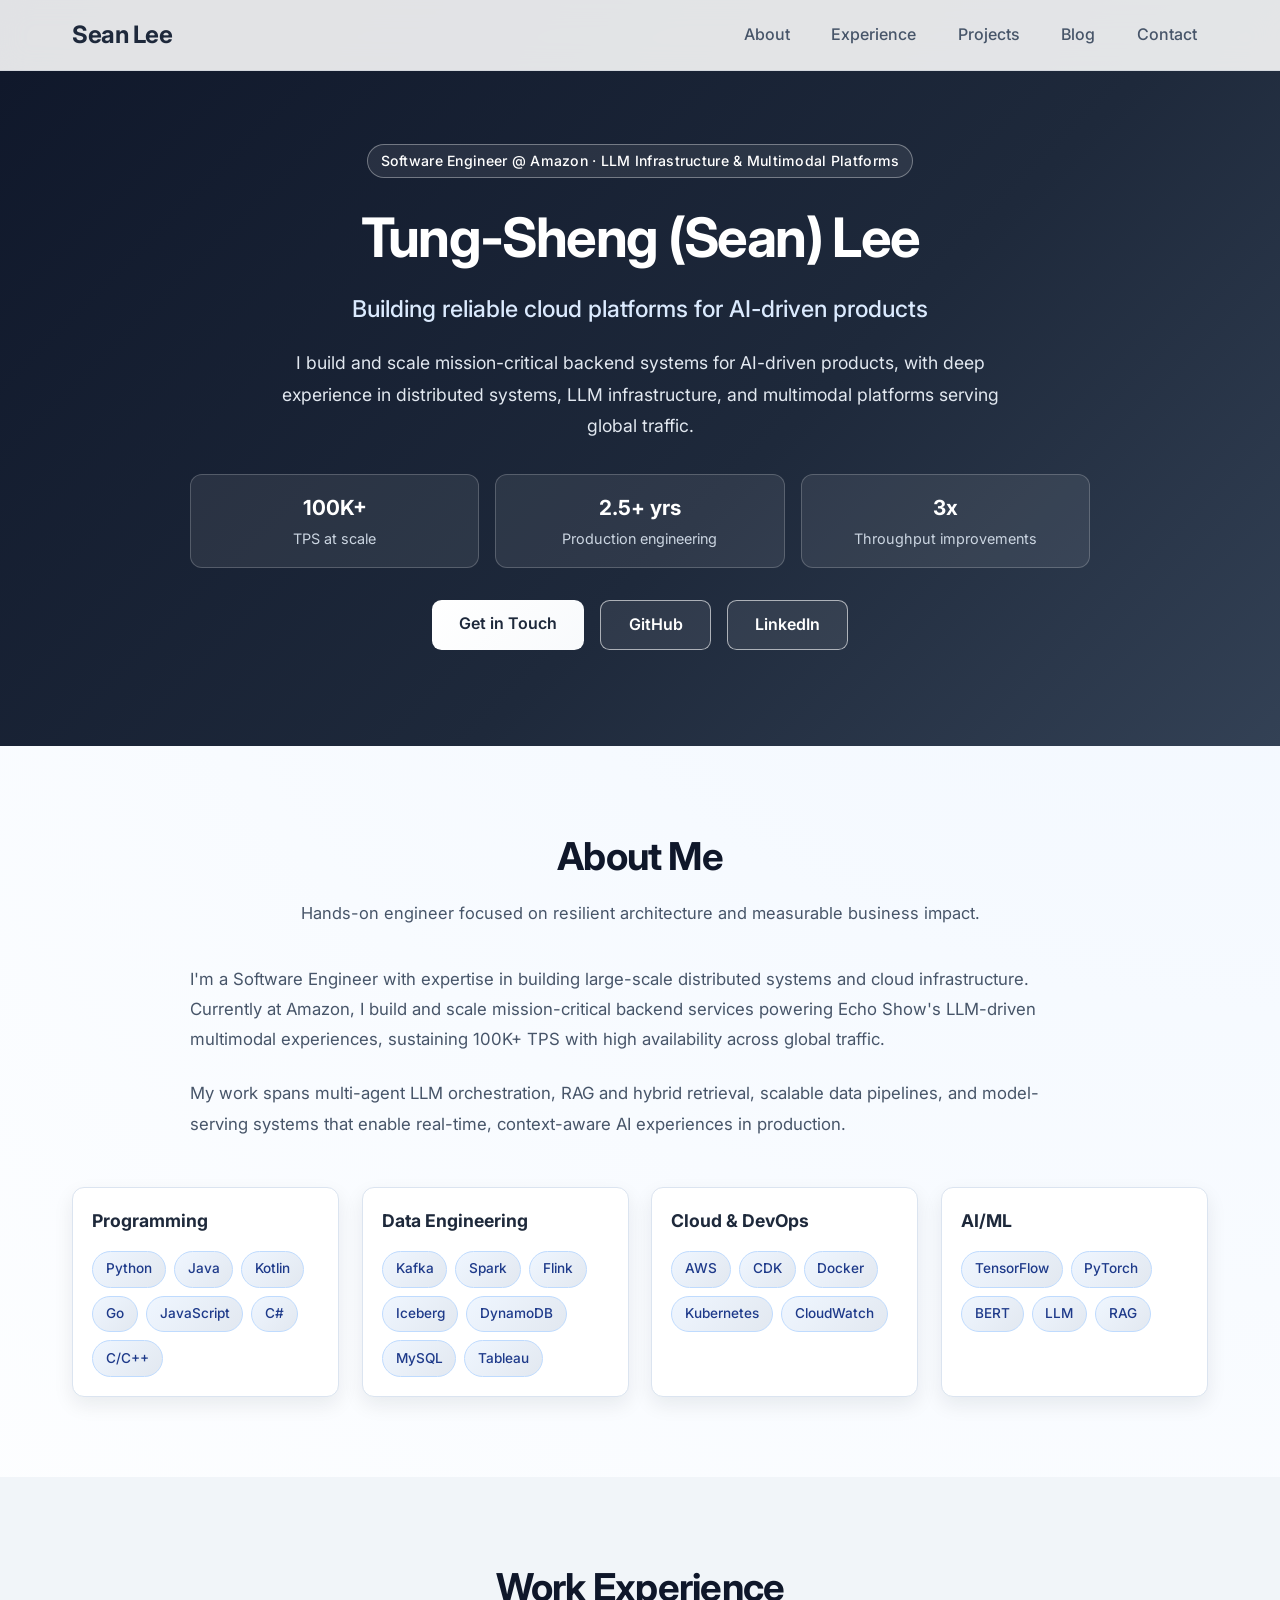
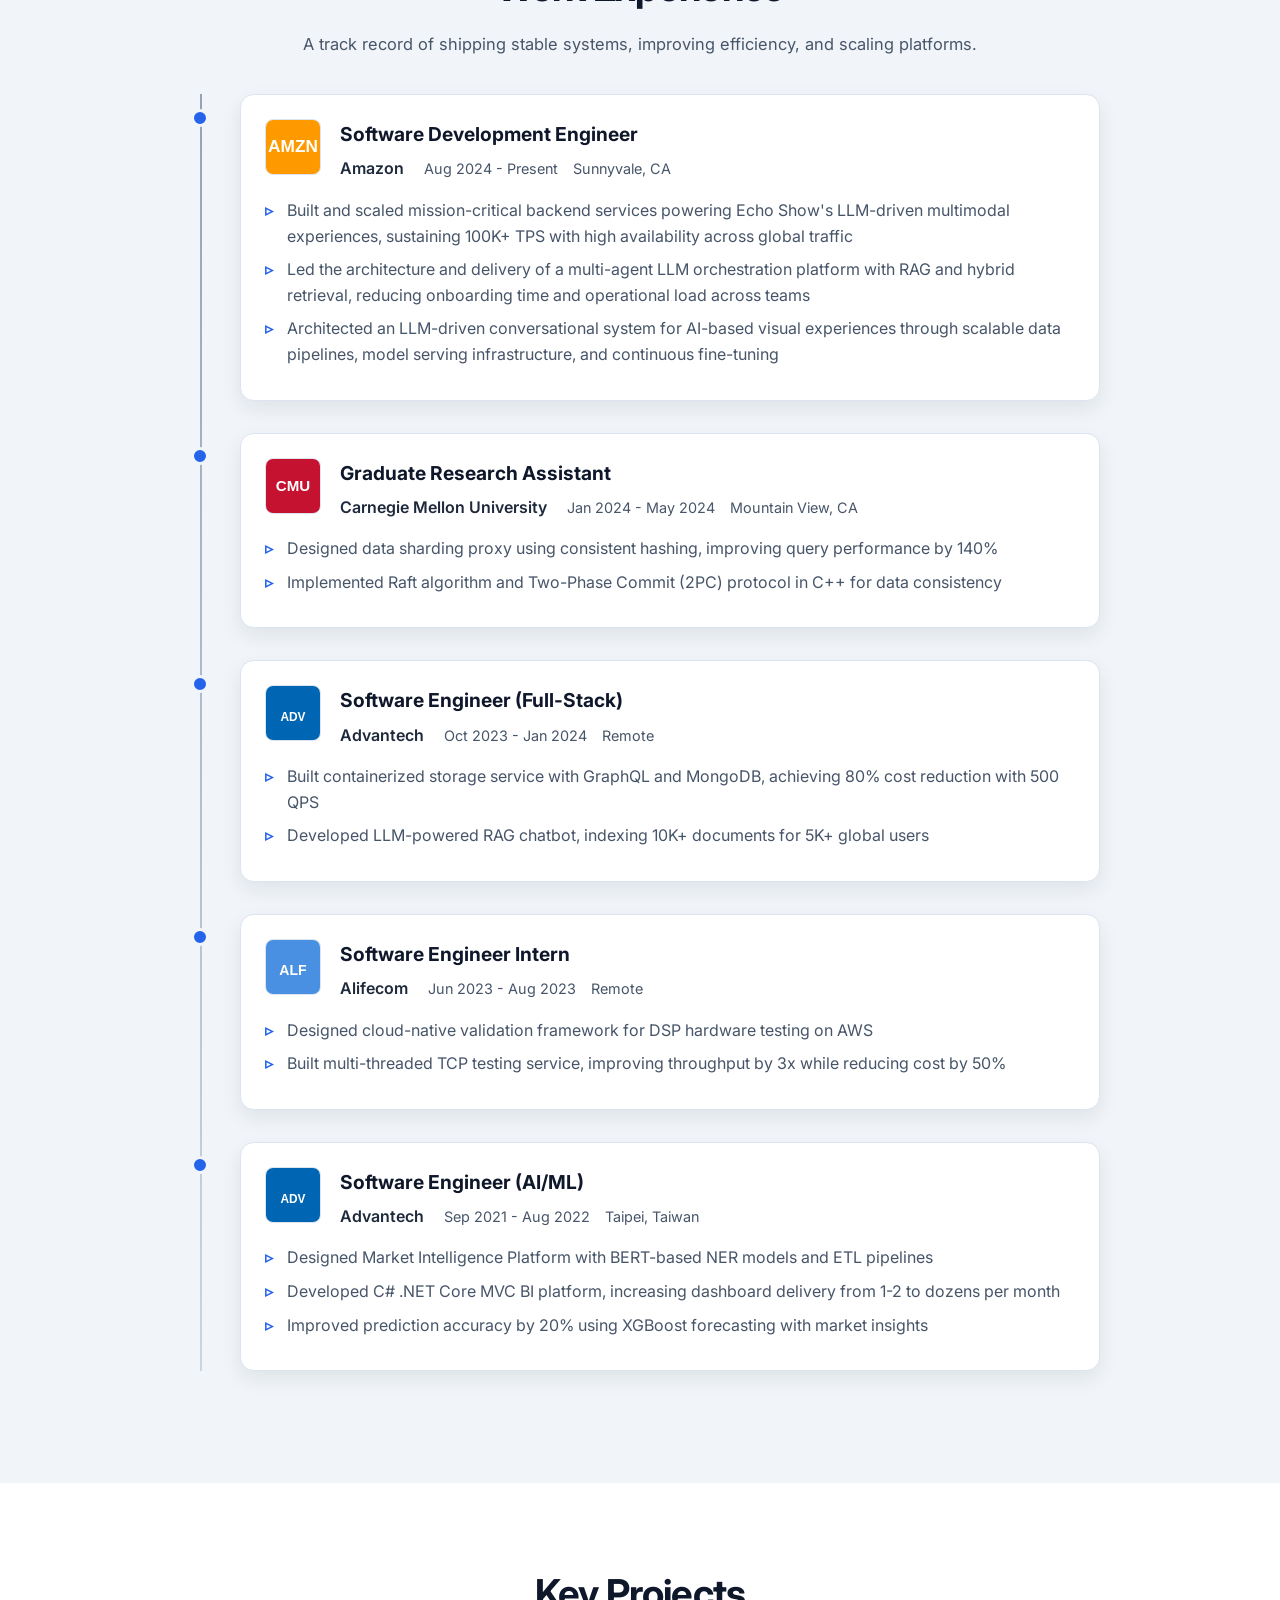
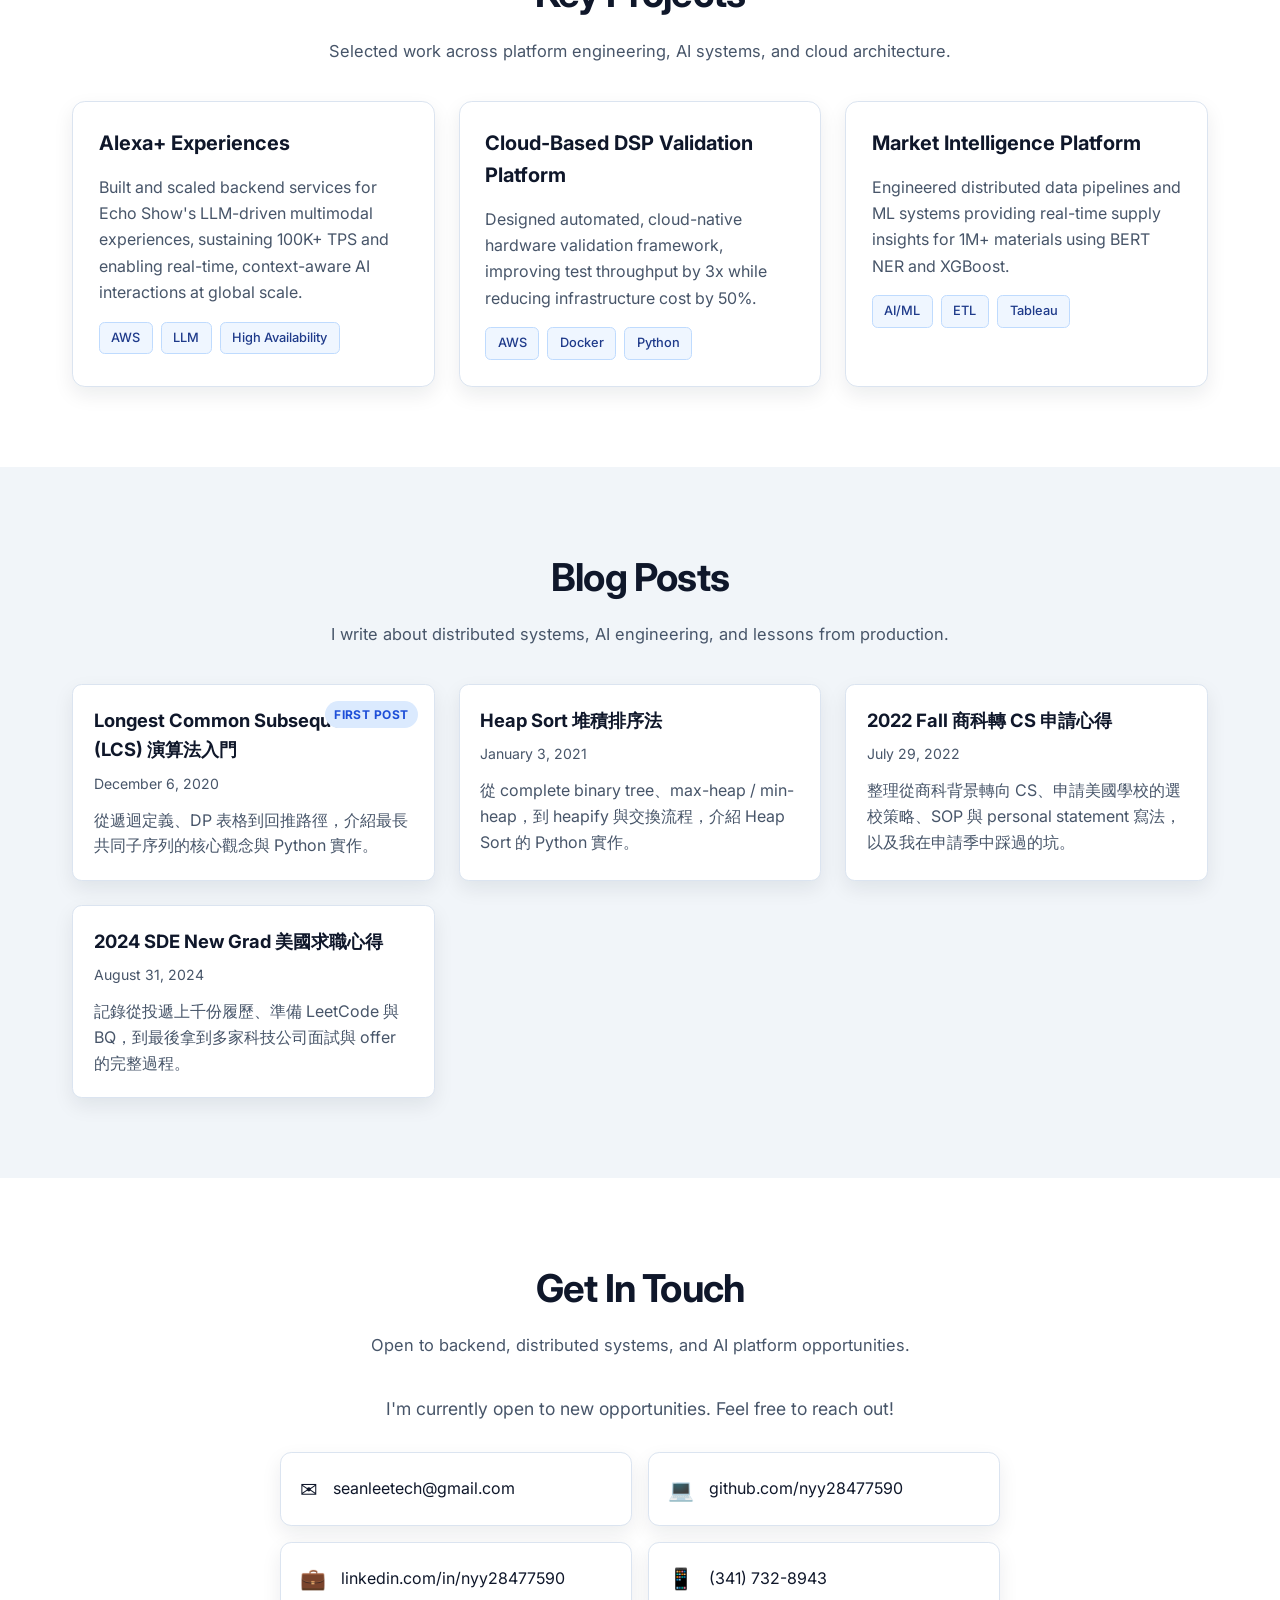
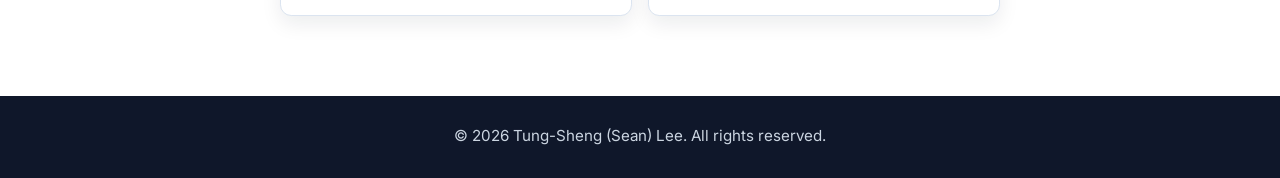
==== commit e9d6d507: "Refine Amazon and LLM experience copy" ====
--- a/index.html
+++ b/index.html
@@ -21,7 +21,7 @@
     <!-- Navigation -->
     <nav class="navbar">
         <div class="container">
-            <div class="nav-brand">Sean Lee</div>
+            <a href="/" class="nav-brand">Sean Lee</a>
             <ul class="nav-menu">
                 <li><a href="#about">About</a></li>
                 <li><a href="#experience">Experience</a></li>
@@ -36,13 +36,13 @@
     <section class="hero">
         <div class="container">
             <div class="hero-content">
-                <p class="hero-kicker">Software Engineer @ Amazon &middot; Distributed Systems</p>
+                <p class="hero-kicker">Software Engineer @ Amazon &middot; LLM Infrastructure &amp; Multimodal Platforms</p>
                 <h1 class="hero-title">Tung-Sheng (Sean) Lee</h1>
                 <h2 class="hero-subtitle">Building reliable cloud platforms for AI-driven products</h2>
                 <p class="hero-description">
-                    I design and ship mission-critical backend systems with a focus on scalability,
-                    reliability, and practical AI integration. Experienced in taking services from idea to
-                    production for global users.
+                    I build and scale mission-critical backend systems for AI-driven products,
+                    with deep experience in distributed systems, LLM infrastructure, and multimodal platforms
+                    serving global traffic.
                 </p>
 
                 <div class="hero-metrics" aria-label="Professional highlights">
@@ -77,12 +77,12 @@
             <div class="about-content">
                 <p>
                     I'm a Software Engineer with expertise in building large-scale distributed systems and cloud infrastructure.
-                    Currently at Amazon, I engineer mission-critical backend services for Echo Show, delivering 100K+ TPS with
-                    high availability to support LLM-powered multimodal experiences at global scale.
+                    Currently at Amazon, I build and scale mission-critical backend services powering Echo Show's
+                    LLM-driven multimodal experiences, sustaining 100K+ TPS with high availability across global traffic.
                 </p>
                 <p>
-                    My passion lies in designing scalable cloud infrastructure, distributed data systems, and AI-driven automation
-                    that solve real-world problems at scale.
+                    My work spans multi-agent LLM orchestration, RAG and hybrid retrieval, scalable data pipelines,
+                    and model-serving systems that enable real-time, context-aware AI experiences in production.
                 </p>
 
                 <div class="skills-grid">
@@ -161,9 +161,9 @@
                             </div>
                         </div>
                         <ul class="timeline-details">
-                            <li>Engineered mission-critical cloud backend services for Echo Show, delivering 100K+ TPS with high availability</li>
-                            <li>Led design and implementation of LLM-powered multi-agent orchestration system with RAG and hybrid retrieval</li>
-                            <li>Designed cloud-native knowledge base update platform using EventBridge, KMS, SQS, and Lambda</li>
+                            <li>Built and scaled mission-critical backend services powering Echo Show's LLM-driven multimodal experiences, sustaining 100K+ TPS with high availability across global traffic</li>
+                            <li>Led the architecture and delivery of a multi-agent LLM orchestration platform with RAG and hybrid retrieval, reducing onboarding time and operational load across teams</li>
+                            <li>Architected an LLM-driven conversational system for AI-based visual experiences through scalable data pipelines, model serving infrastructure, and continuous fine-tuning</li>
                         </ul>
                     </div>
                 </div>
@@ -284,7 +284,7 @@
             <div class="projects-grid">
                 <div class="project-card">
                     <h3>Alexa+ Experiences</h3>
-                    <p>Built cloud backend delivering 100K+ TPS for LLM-powered customer experiences at Amazon, supporting multimodal interactions at global scale.</p>
+                    <p>Built and scaled backend services for Echo Show's LLM-driven multimodal experiences, sustaining 100K+ TPS and enabling real-time, context-aware AI interactions at global scale.</p>
                     <div class="project-tags">
                         <span>AWS</span>
                         <span>LLM</span>
--- a/styles.css
+++ b/styles.css
@@ -57,10 +57,19 @@
 }
 
 .nav-brand {
+    display: inline-flex;
+    align-items: center;
     font-size: 1.5rem;
     font-weight: 700;
     letter-spacing: -0.02em;
     color: var(--secondary-color);
+    text-decoration: none;
+    transition: opacity 0.2s ease;
+}
+
+.nav-brand:hover,
+.nav-brand:focus-visible {
+    opacity: 0.78;
 }
 
 .nav-menu {
@@ -669,6 +678,60 @@
     text-decoration: underline;
 }
 
+/* 404 */
+.error-shell {
+    min-height: 100vh;
+    display: flex;
+    align-items: center;
+    padding: 7rem 0 4rem;
+}
+
+.error-card {
+    max-width: 760px;
+    margin: 0 auto;
+    background: linear-gradient(135deg, #eff6ff 0%, #ffffff 62%);
+    border: 1px solid var(--border-color);
+    border-radius: 1.25rem;
+    padding: 2.2rem;
+    box-shadow: var(--shadow-lg);
+    text-align: center;
+}
+
+.error-code {
+    display: inline-block;
+    font-size: 0.85rem;
+    font-weight: 700;
+    letter-spacing: 0.08em;
+    text-transform: uppercase;
+    color: #1d4ed8;
+    background: #dbeafe;
+    border-radius: 999px;
+    padding: 0.35rem 0.7rem;
+    margin-bottom: 1rem;
+}
+
+.error-card h1 {
+    font-size: 3rem;
+    line-height: 1.1;
+    letter-spacing: -0.03em;
+    margin-bottom: 1rem;
+}
+
+.error-card p {
+    color: var(--text-secondary);
+    line-height: 1.8;
+    max-width: 560px;
+    margin: 0 auto 1.5rem;
+}
+
+.error-actions {
+    display: flex;
+    justify-content: center;
+    flex-wrap: wrap;
+    gap: 0.9rem;
+    margin-top: 1.5rem;
+}
+
 /* Contact */
 .contact-content {
     text-align: center;
@@ -774,6 +837,15 @@
         font-size: 2.1rem;
     }
 
+    .error-card {
+        padding: 1.5rem;
+        border-radius: 1rem;
+    }
+
+    .error-card h1 {
+        font-size: 2.3rem;
+    }
+
     .hero-subtitle {
         font-size: 1.2rem;
     }
@@ -852,6 +924,10 @@
 
     .article-meta {
         font-size: 0.9rem;
+    }
+
+    .error-card h1 {
+        font-size: 1.9rem;
     }
 
     .project-card,
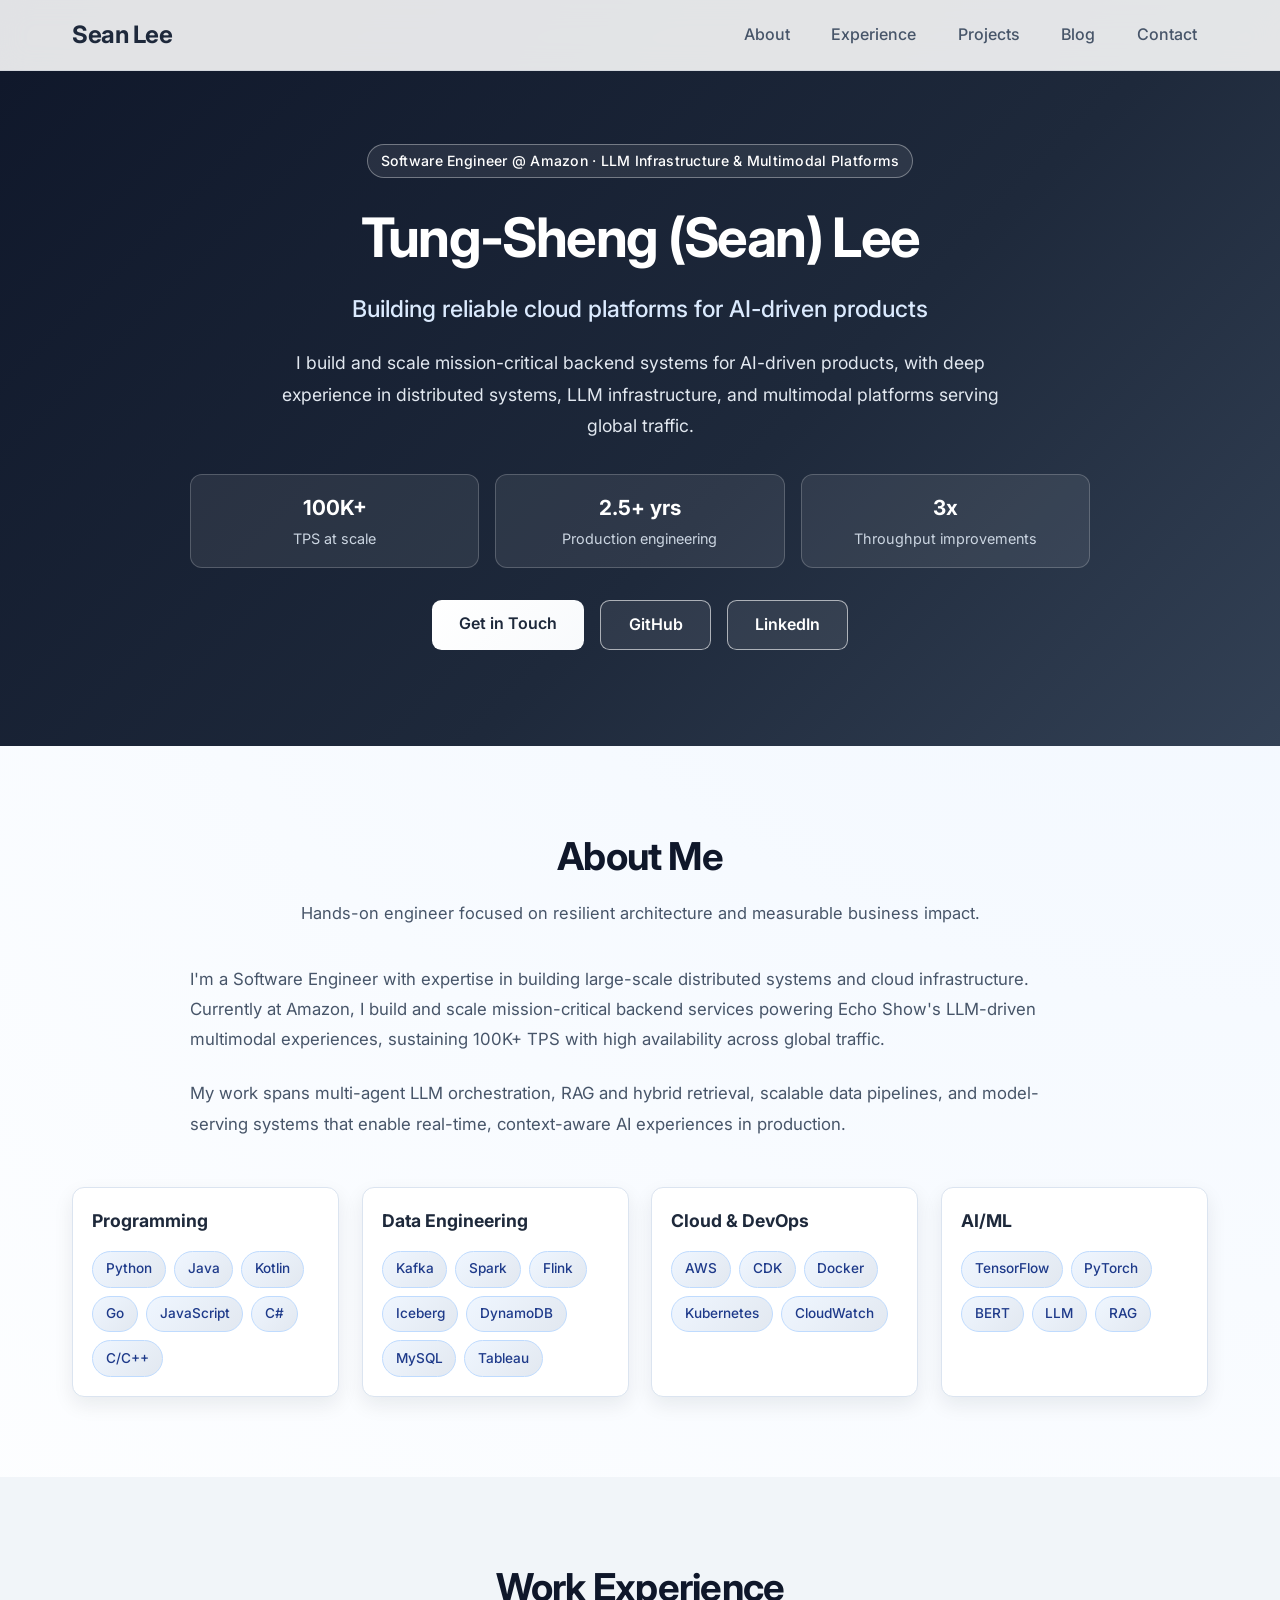
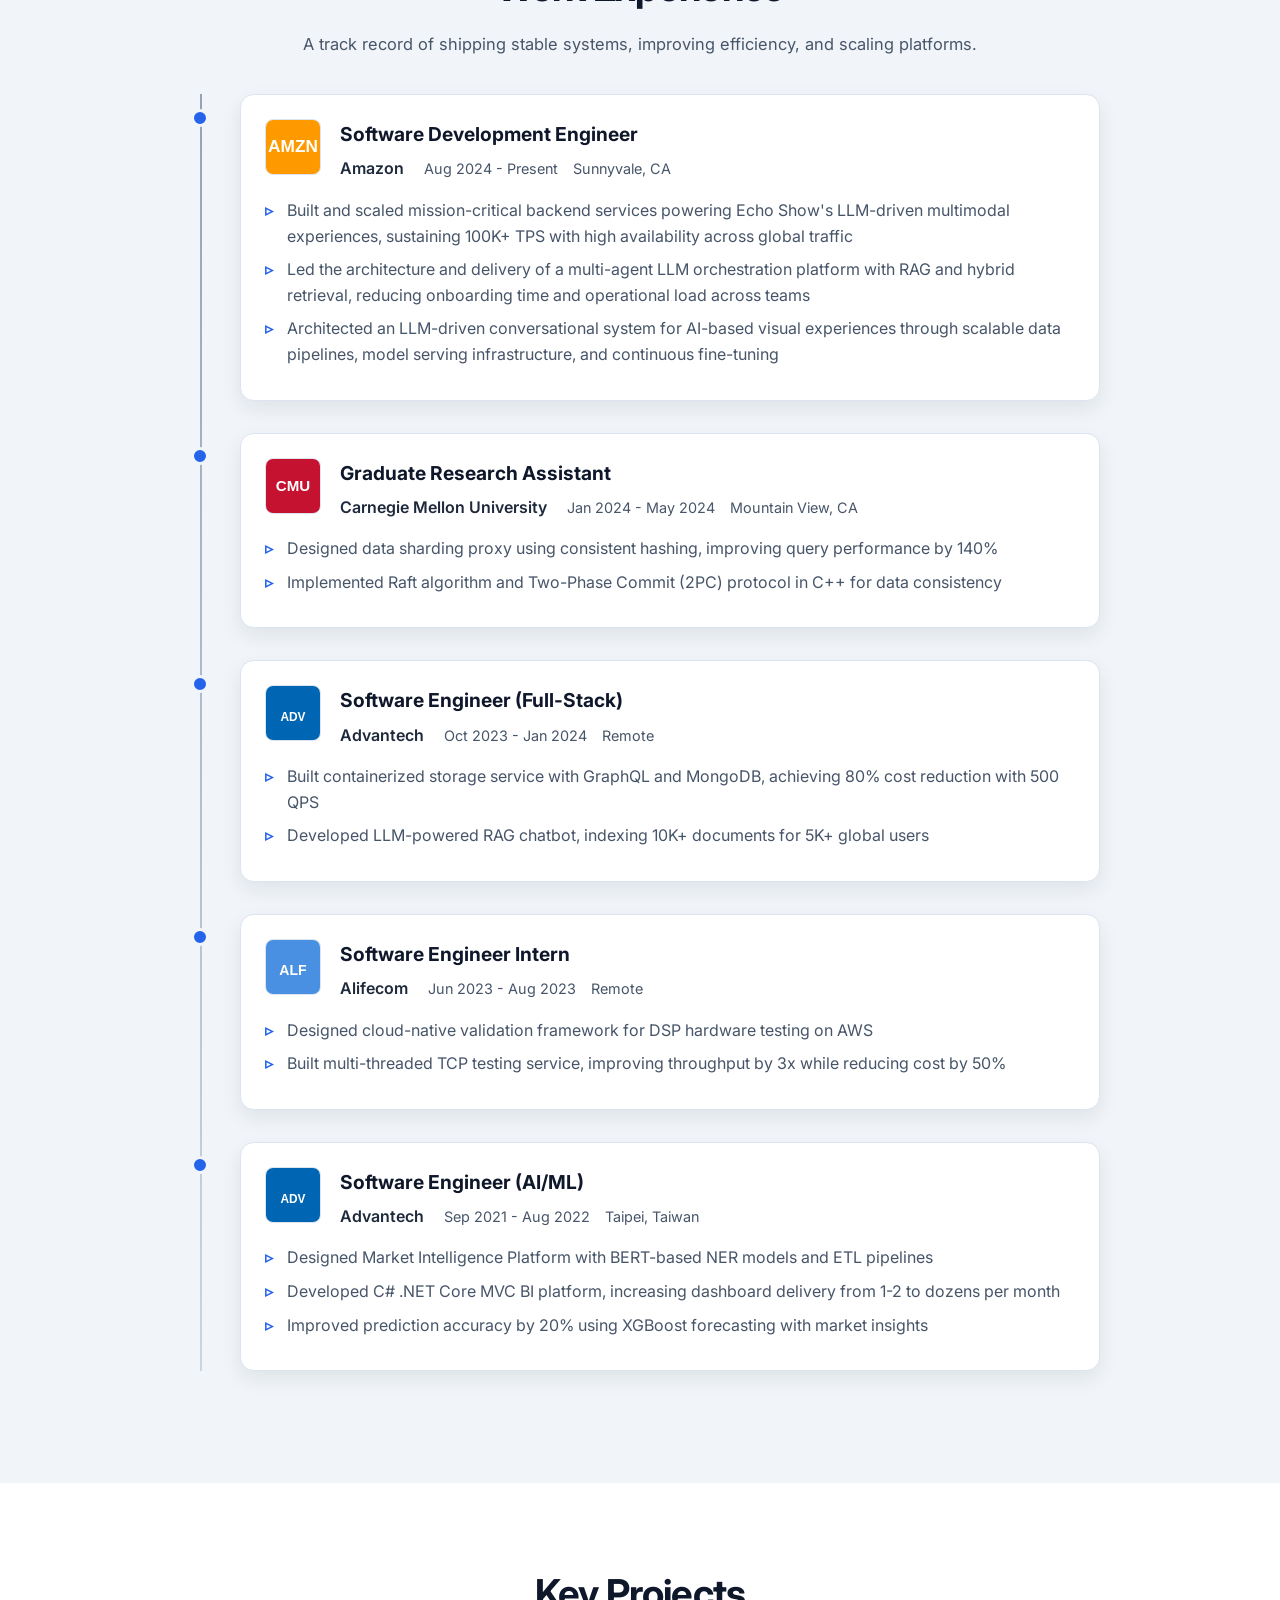
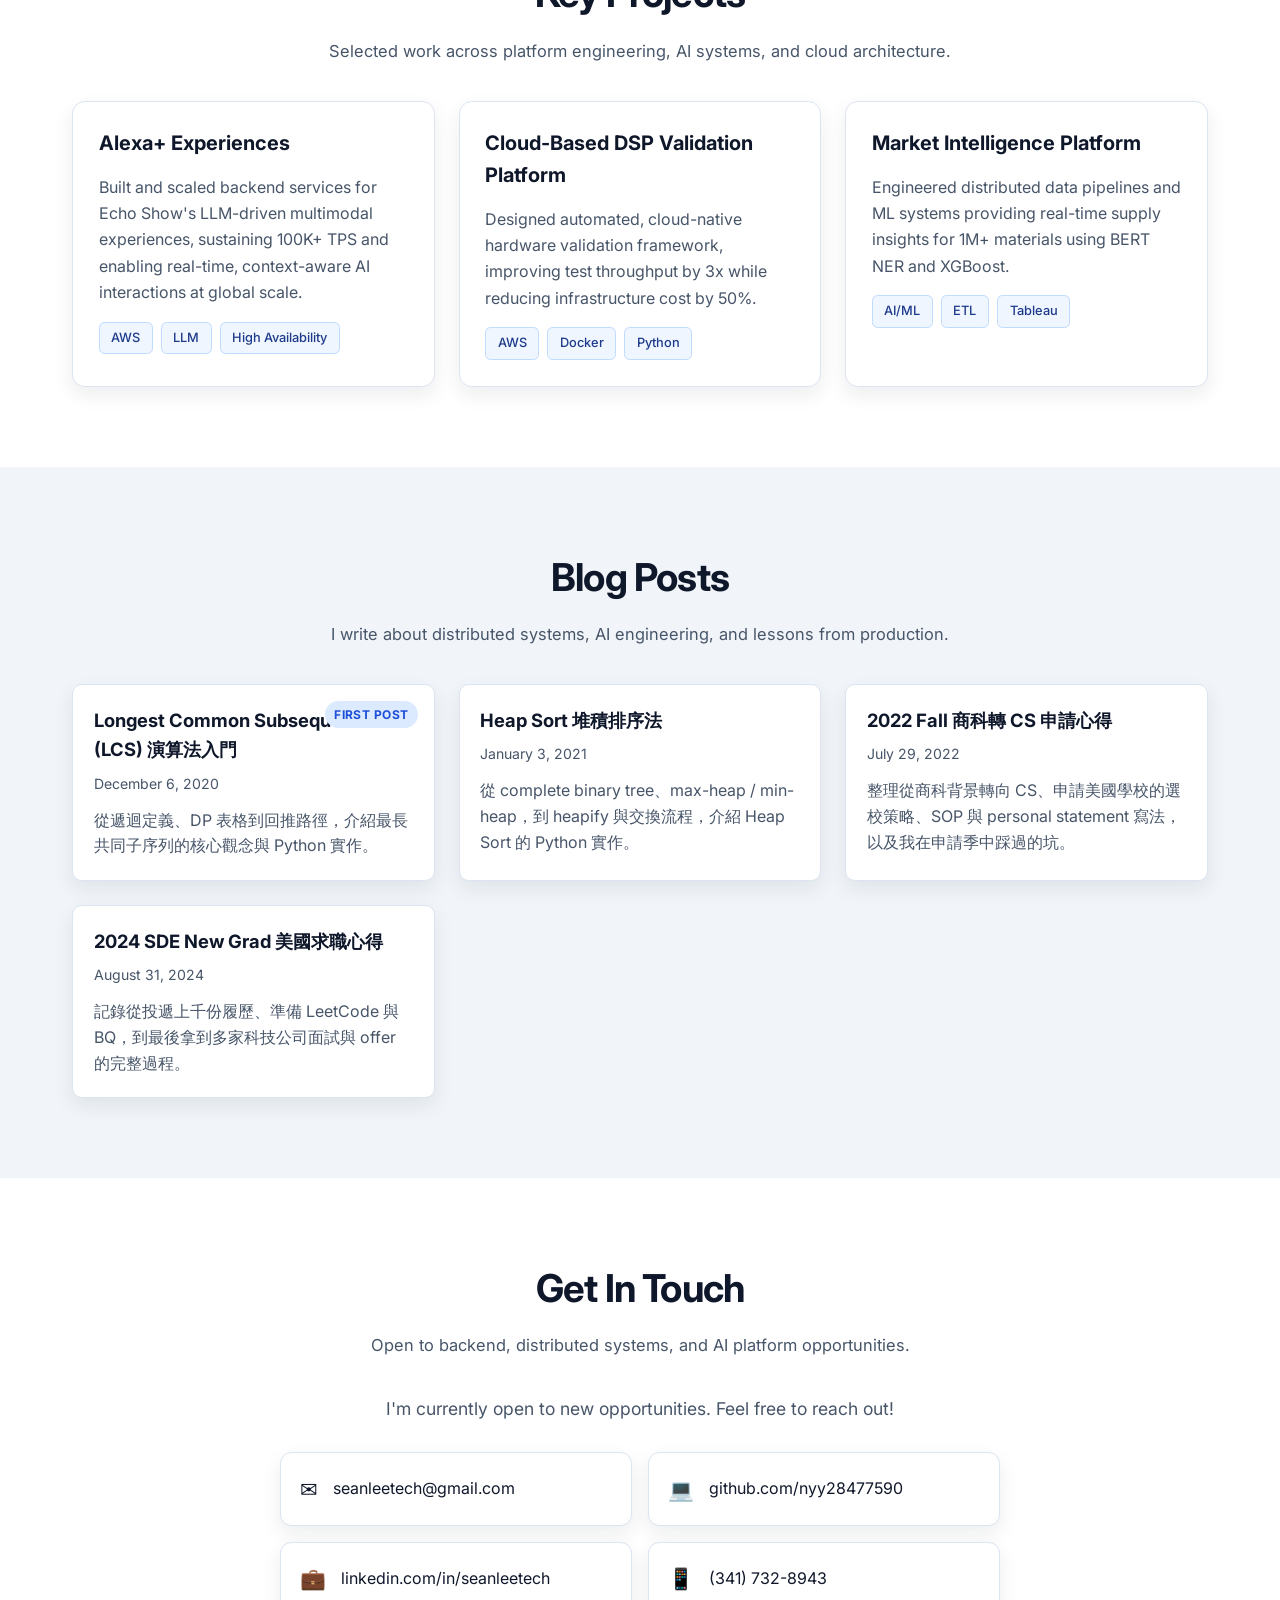
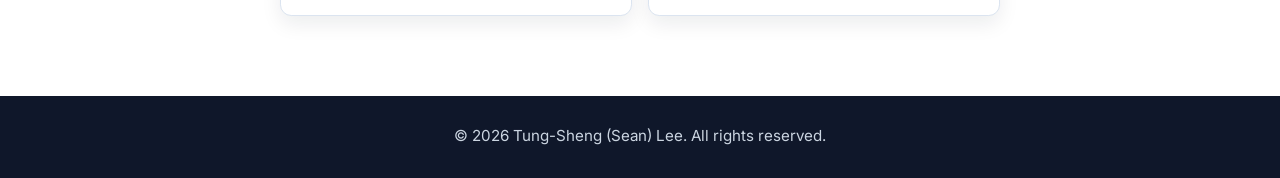
==== commit 22aa27b5: "Update LinkedIn profile link" ====
--- a/index.html
+++ b/index.html
@@ -63,7 +63,7 @@
                 <div class="hero-links">
                     <a href="mailto:seanleetech@gmail.com" class="btn btn-primary">Get in Touch</a>
                     <a href="https://github.com/nyy28477590" target="_blank" class="btn btn-secondary">GitHub</a>
-                    <a href="https://linkedin.com/in/nyy28477590" target="_blank" class="btn btn-secondary">LinkedIn</a>
+                    <a href="https://www.linkedin.com/in/seanleetech/" target="_blank" class="btn btn-secondary">LinkedIn</a>
                 </div>
             </div>
         </div>
@@ -341,9 +341,9 @@
                         <span class="contact-icon" aria-hidden="true">&#128187;</span>
                         <span>github.com/nyy28477590</span>
                     </a>
-                    <a href="https://linkedin.com/in/nyy28477590" target="_blank" class="contact-item">
+                    <a href="https://www.linkedin.com/in/seanleetech/" target="_blank" class="contact-item">
                         <span class="contact-icon" aria-hidden="true">&#128188;</span>
-                        <span>linkedin.com/in/nyy28477590</span>
+                        <span>linkedin.com/in/seanleetech</span>
                     </a>
                     <a href="tel:+13417328943" class="contact-item">
                         <span class="contact-icon" aria-hidden="true">&#128241;</span>
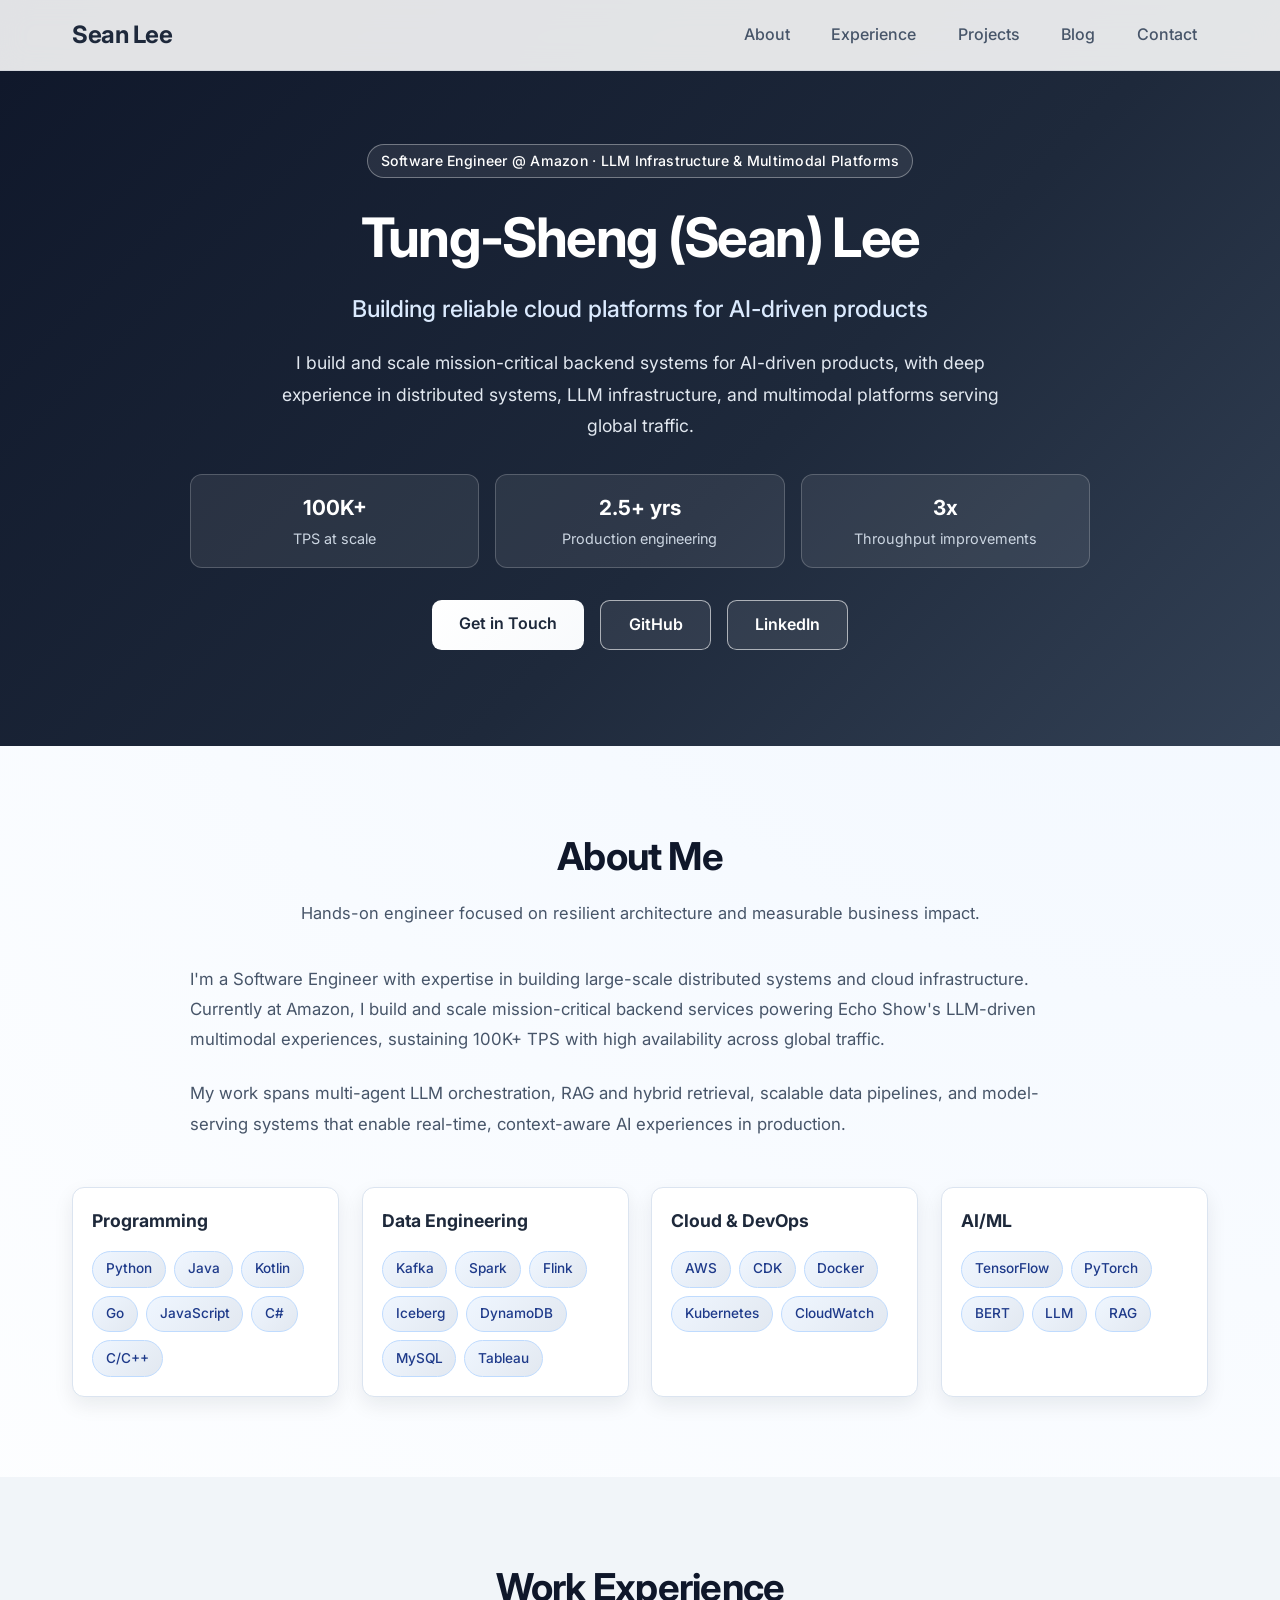
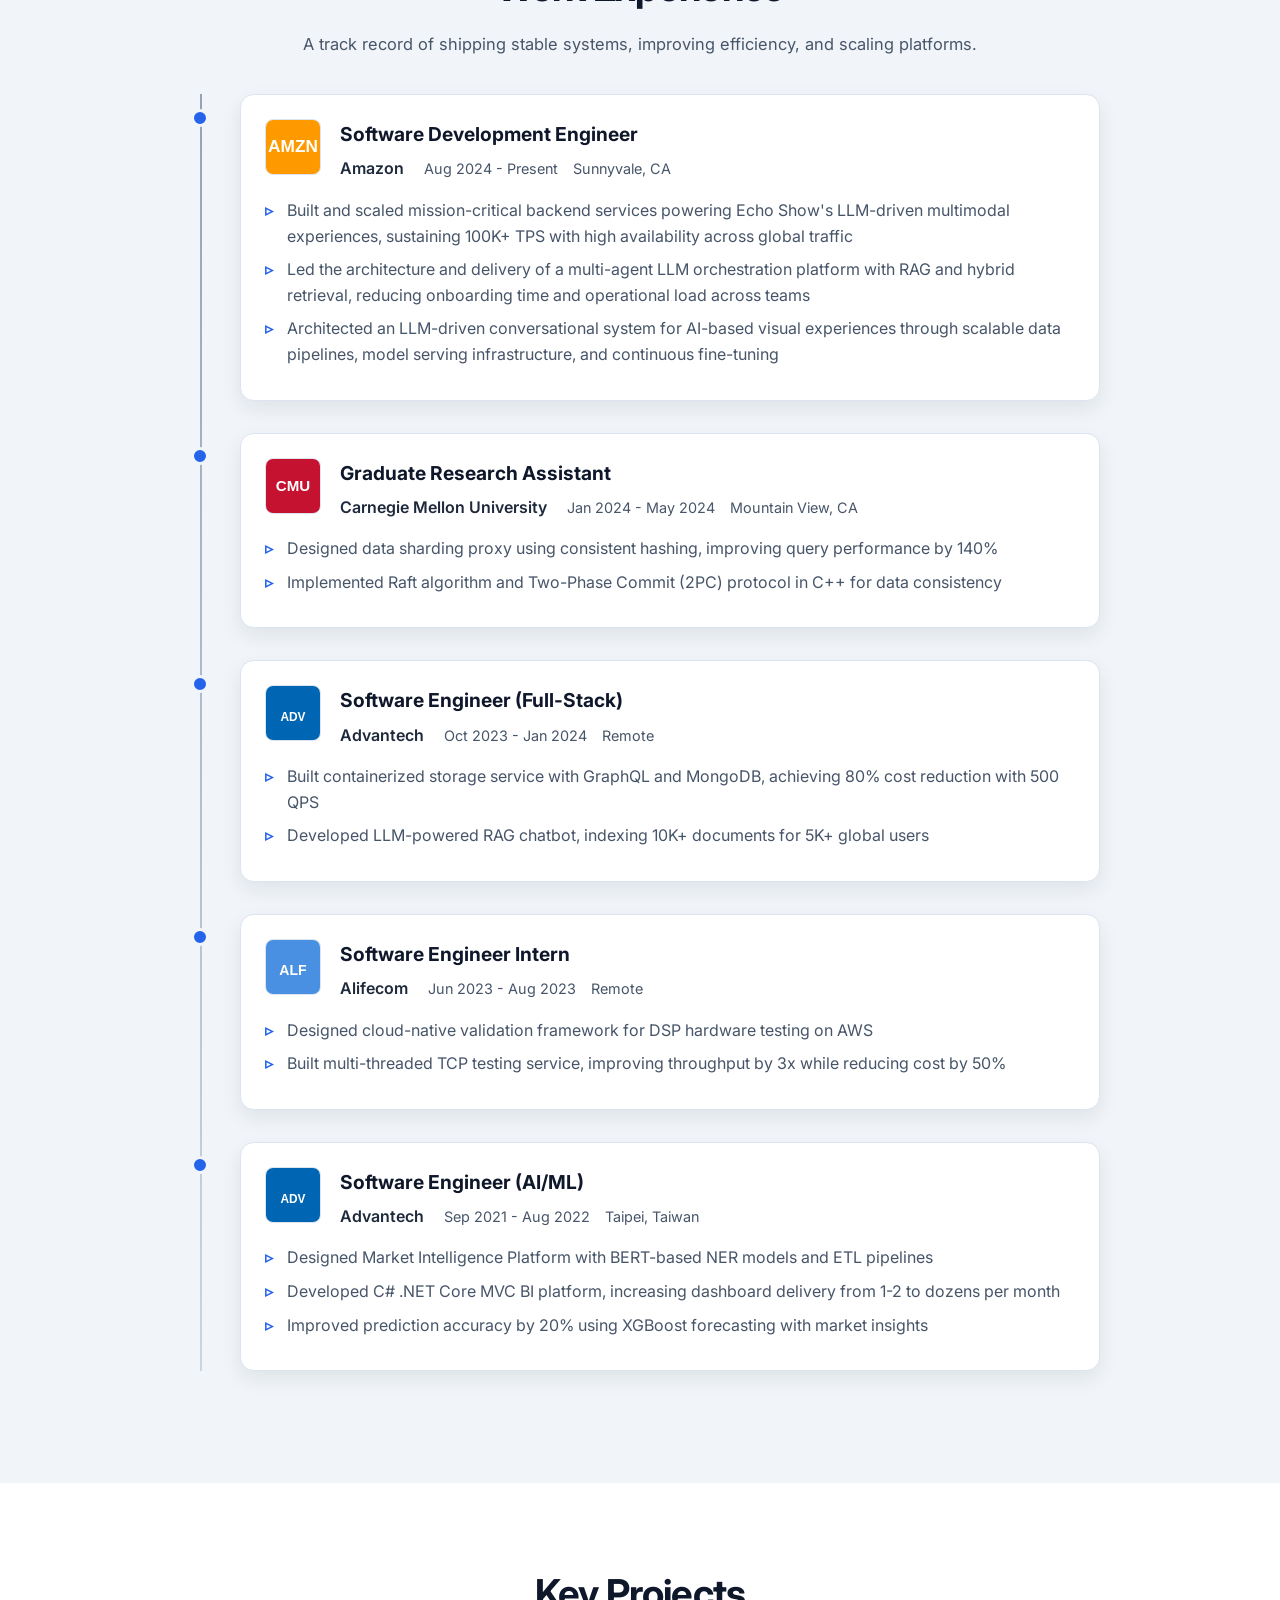
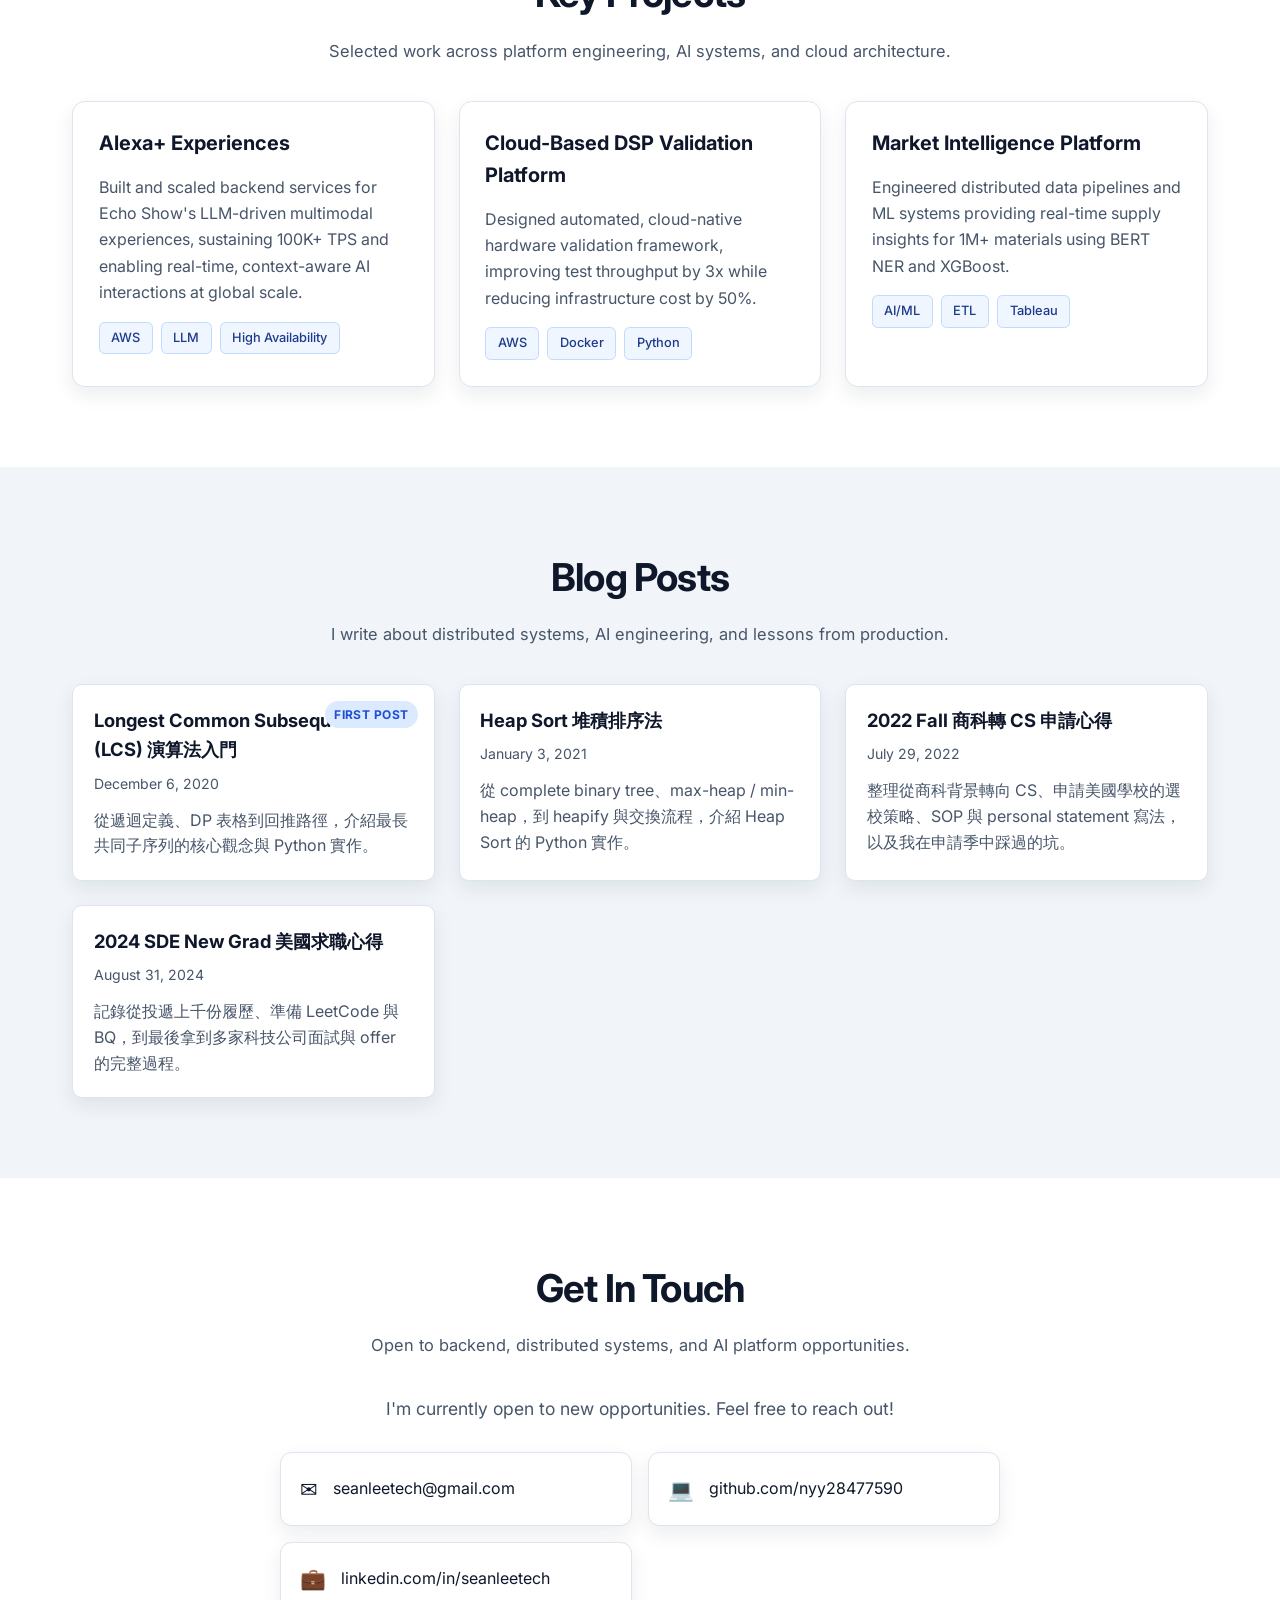
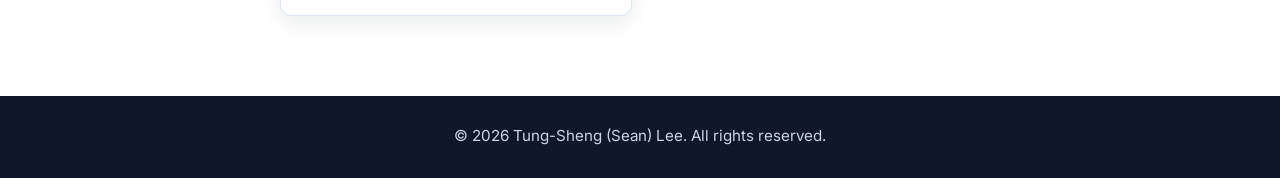
==== commit 5acdcf2d: "Remove phone number from contact section" ====
--- a/index.html
+++ b/index.html
@@ -345,10 +345,6 @@
                         <span class="contact-icon" aria-hidden="true">&#128188;</span>
                         <span>linkedin.com/in/seanleetech</span>
                     </a>
-                    <a href="tel:+13417328943" class="contact-item">
-                        <span class="contact-icon" aria-hidden="true">&#128241;</span>
-                        <span>(341) 732-8943</span>
-                    </a>
                 </div>
             </div>
         </div>
